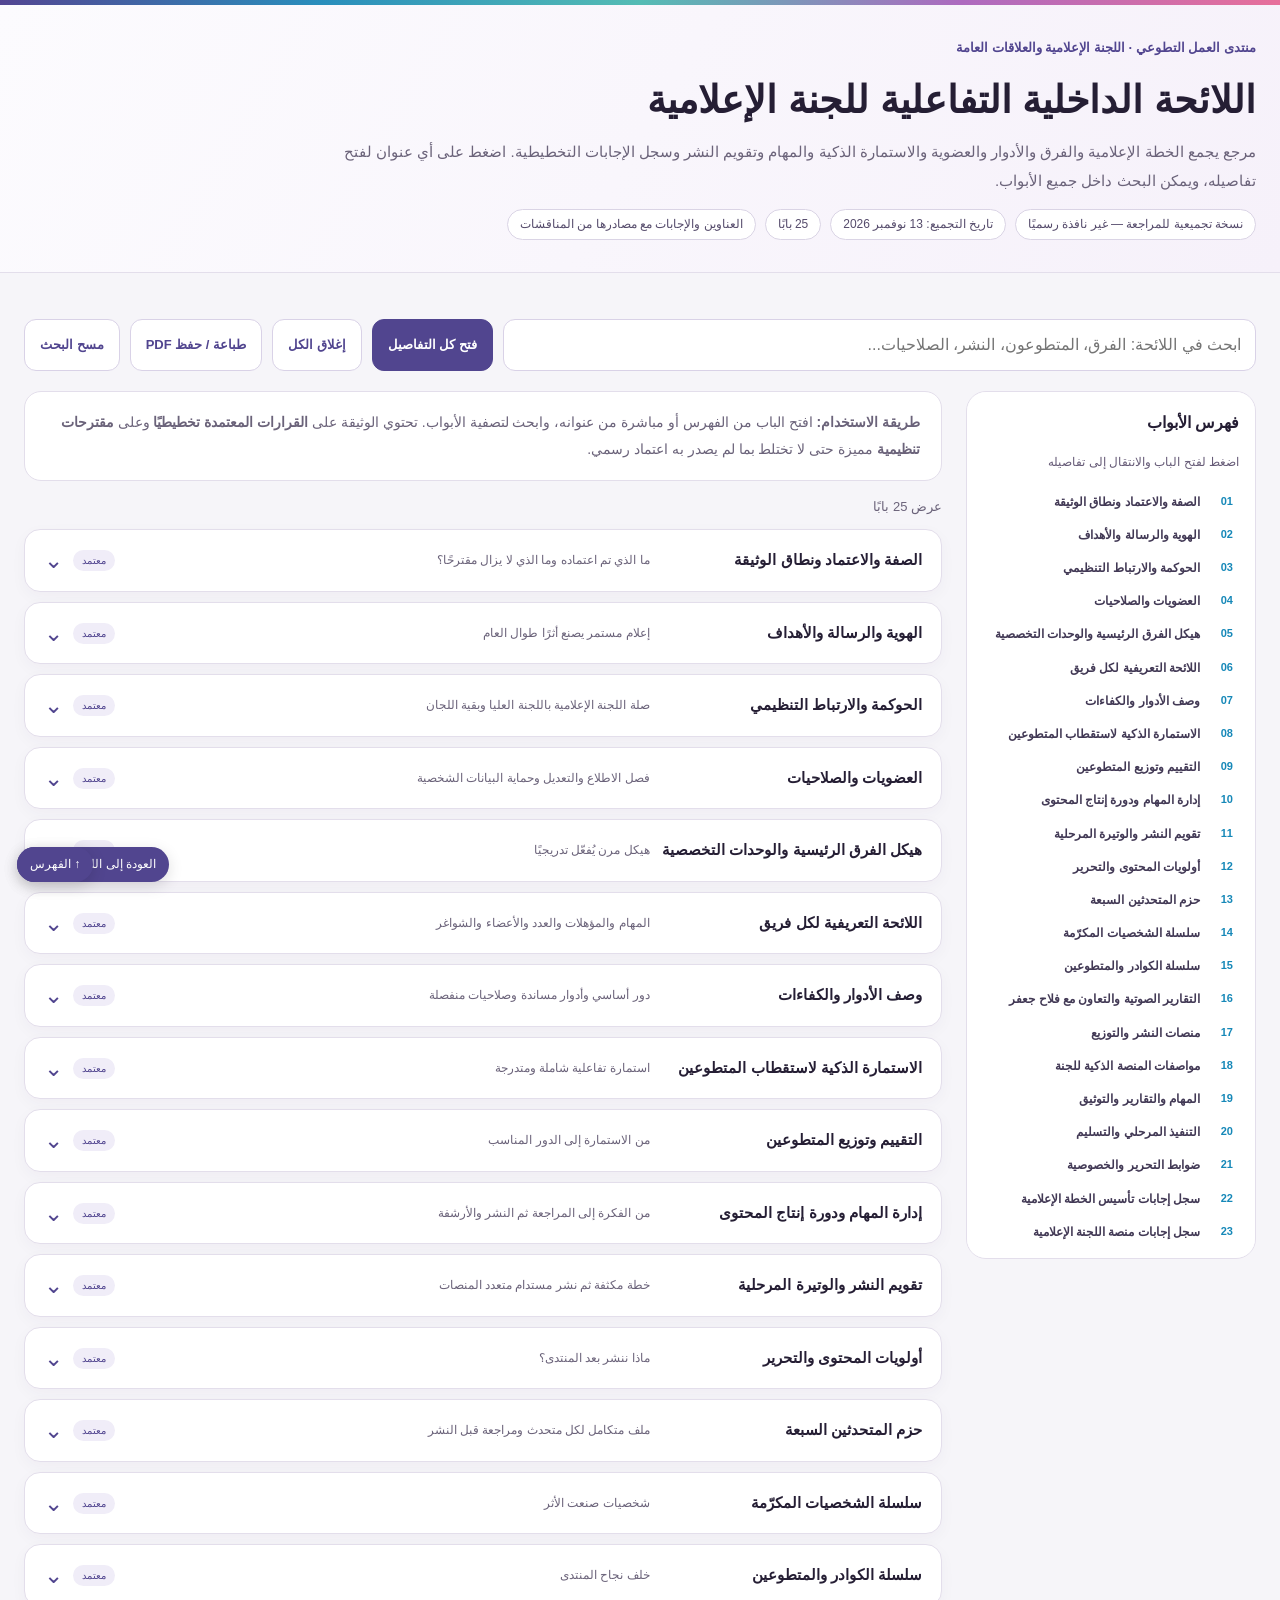
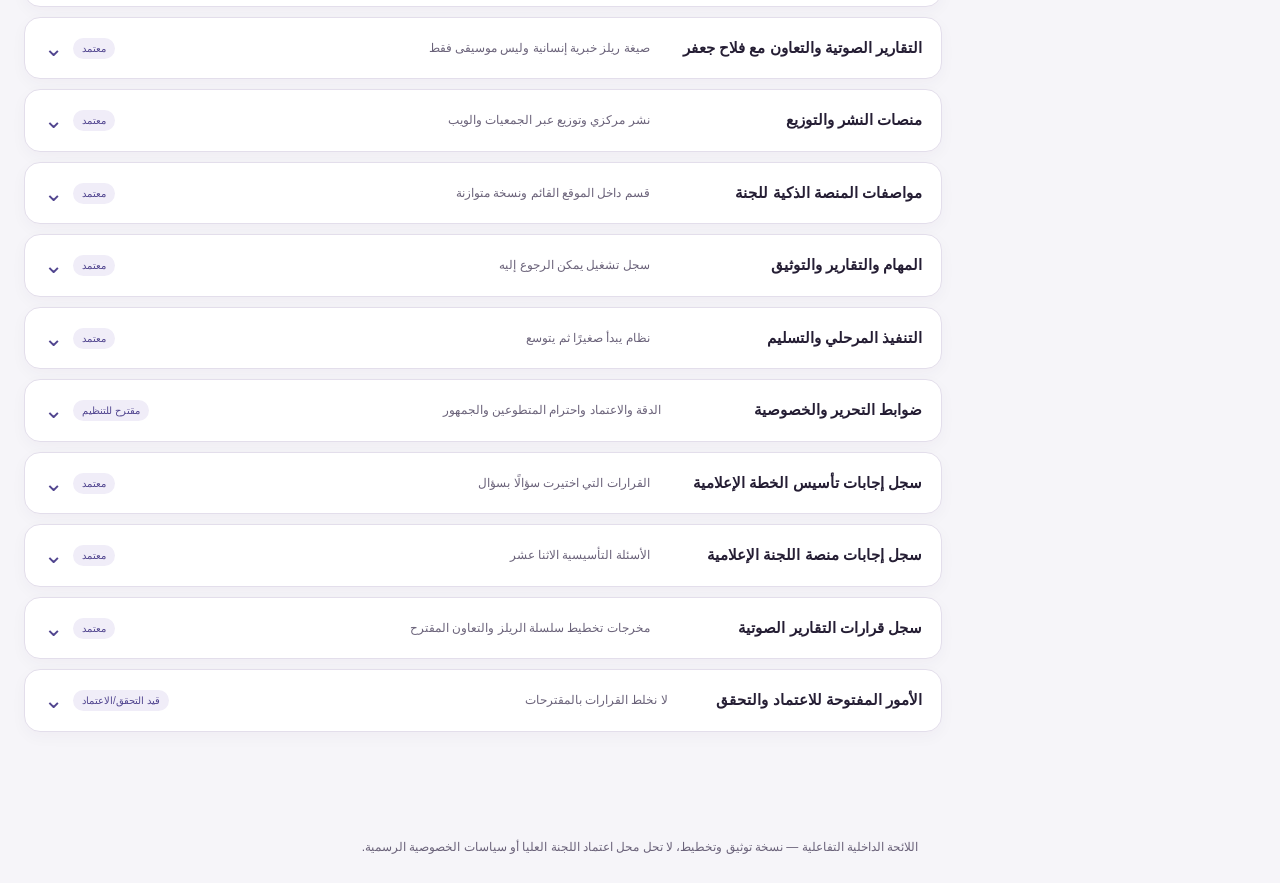
==== media-bylaws.html @ 22ad4d1f "Publish interactive media committee bylaws" ====
<!doctype html>
<html lang="ar" dir="rtl"><head><meta charset="utf-8"><meta name="viewport" content="width=device-width,initial-scale=1"><meta name="description" content="مسودة اللائحة الداخلية التفاعلية للجنة الإعلامية لمنتدى العمل التطوعي 2026"><title>اللائحة الداخلية للجنة الإعلامية | منتدى العمل التطوعي</title>
<style>
:root{--bg:#f6f5f9;--paper:#fff;--ink:#251e34;--sub:#6b637a;--line:#e3deeb;--indigo:#51458f;--cyan:#1688b8;--rose:#d85297;--shade:#f4f1fa;--grad:linear-gradient(110deg,#534592,#298ebc,#54bcb4,#ad6abf,#e76f9a)}
*{box-sizing:border-box}html{scroll-behavior:smooth}body{font-family:Tahoma,Arial,"Segoe UI",sans-serif;background:var(--bg);color:var(--ink);margin:0;line-height:1.9}a{color:var(--indigo)}header{background:linear-gradient(120deg,#fcfbfe,#f6f1fa);border-bottom:1px solid var(--line);padding:36px 24px 32px;position:relative;overflow:hidden}header:before{content:"";position:absolute;inset:0 0 auto;height:5px;background:var(--grad)}.wrap{max-width:1280px;margin:auto}.overline{color:var(--indigo);font-size:13px;font-weight:bold}h1{font-size:clamp(24px,3vw,39px);line-height:1.5;margin:10px 0}.subtitle{max-width:950px;color:var(--sub);margin:0 0 14px;font-size:15px}.pills{display:flex;gap:9px;flex-wrap:wrap}.pill{border-radius:100px;border:1px solid #dad4e5;background:#fff;padding:3px 12px;font-size:12px;color:#554b6b}.toolbar{display:flex;flex-wrap:wrap;gap:10px;margin:20px 0}button{font:inherit;cursor:pointer;border:1px solid #d9d2e7;background:#fff;color:var(--indigo);padding:8px 15px;border-radius:12px;font-size:13px;font-weight:bold}button.primary{background:var(--indigo);color:white;border-color:var(--indigo)}button:hover,.navlink:hover{filter:brightness(.97)}.search{flex:1;min-width:220px;border:1px solid #d9d2e7;border-radius:12px;padding:10px 14px;font:inherit;background:white}main{padding:26px 24px 70px}.layout{display:grid;grid-template-columns:290px minmax(0,1fr);gap:24px;align-items:start}aside{position:sticky;top:16px;border:1px solid var(--line);border-radius:20px;background:var(--paper);padding:16px;max-height:calc(100vh - 32px);overflow:auto}aside h2{font-size:16px;margin:0 0 10px}.navlink{display:flex;align-items:flex-start;gap:9px;text-decoration:none;font-size:12px;border-radius:10px;padding:7px 6px;line-height:1.6;color:#423955}.navlink span{color:var(--cyan);font-weight:bold;font-size:11px;min-width:24px}.navlink.current{background:#f0edf8}.intro{border:1px solid var(--line);padding:17px 21px;border-radius:17px;background:#fff;margin-bottom:14px;color:var(--sub);font-size:14px}.chapter{margin-bottom:10px;background:white;border:1px solid var(--line);border-radius:16px;overflow:hidden;scroll-margin-top:18px;box-shadow:0 5px 16px rgba(55,35,90,.035)}.chapter[open]{border-color:#c8bedf;box-shadow:0 7px 23px rgba(55,35,90,.065)}summary{cursor:pointer;list-style:none;display:flex;gap:10px;align-items:center;flex-wrap:wrap;padding:16px 19px}summary::-webkit-details-marker{display:none}.chapter-title{font-size:15px;font-weight:bold;flex:1;min-width:165px}.chapter-info{font-size:12px;color:var(--sub);flex:2;min-width:180px}.category{background:#f0edf8;border-radius:60px;padding:1px 9px;font-size:10px;color:var(--indigo);white-space:nowrap}.chev{color:var(--indigo);font-size:23px;line-height:1;transition:transform .15s}details[open] .chev{transform:rotate(180deg)}.chapter-body{border-top:1px solid var(--line);padding:19px 24px 13px;font-size:14px}h3{font-size:15px;color:#3e3575;margin:18px 0 8px}ul,ol{padding-right:25px}li{margin:4px 0}table{width:100%;border-collapse:collapse;margin:12px 0 18px;font-size:12.5px}th,td{padding:9px 10px;border:1px solid var(--line);vertical-align:top;text-align:right}th{background:#f2eff8;color:#443c6c}.notice{background:#f4f5fb;border-right:4px solid var(--cyan);padding:11px 15px;margin:14px 0;border-radius:8px}.chips{display:inline-block;background:#eeeafa;margin:3px;padding:2px 9px;border-radius:9px;font-size:12px}.pipeline{padding:12px 15px;background:#f1f9f9;color:#245c68;border-radius:10px;font-weight:bold}.chapter-foot{border-top:1px dashed var(--line);display:flex;justify-content:space-between;align-items:center;padding-top:12px;margin-top:19px;gap:10px;flex-wrap:wrap}.chapter-foot a{font-size:12px;text-decoration:none}.chapter-foot button{padding:4px 10px;font-size:11px}.count{color:var(--sub);font-size:13px;margin:0 0 10px}footer{color:var(--sub);font-size:12px;text-align:center;padding:24px}.hidden-match{display:none!important}.tagline{font-size:12px;color:#665b77}.toplink{font-size:12px;text-decoration:none;color:#fff;background:var(--indigo);position:fixed;left:17px;bottom:18px;padding:6px 13px;border-radius:100px;box-shadow:0 4px 15px #0002}.empty{display:none;background:#fff;padding:30px;border-radius:15px;color:var(--sub)}
@media(max-width:860px){.layout{grid-template-columns:1fr}aside{position:static;max-height:none}aside .links{display:grid;grid-template-columns:repeat(2,minmax(0,1fr))}}@media(max-width:580px){main,header{padding-left:13px;padding-right:13px}aside .links{grid-template-columns:1fr}.chapter-info{flex:1 1 100%;order:4}.chapter-body{padding:15px 14px}summary{padding:14px}table{display:block;overflow-x:auto;white-space:normal}.toolbar button{font-size:12px}}
@media print{header{padding:12px 0}body{background:#fff;font-size:11pt}main{padding:0}aside,.toolbar,.toplink,.chapter-foot,footer{display:none!important}.layout{display:block}.chapter{break-inside:avoid;border:0;border-bottom:1px solid #bbb;box-shadow:none;border-radius:0}summary{padding:9px 0}.chapter-body{display:block!important;border:0;padding:0 0 12px}.category,.chev{display:none}h1{font-size:22pt}.chapter-info{display:none}}
</style></head><body><header><div class="wrap" id="toc"><div class="overline">منتدى العمل التطوعي · اللجنة الإعلامية والعلاقات العامة</div><a class="toplink" href="./?section=media-committee">العودة إلى اللجنة الإعلامية</a><h1>اللائحة الداخلية التفاعلية للجنة الإعلامية</h1><p class="subtitle">مرجع يجمع الخطة الإعلامية والفرق والأدوار والعضوية والاستمارة الذكية والمهام وتقويم النشر وسجل الإجابات التخطيطية. اضغط على أي عنوان لفتح تفاصيله، ويمكن البحث داخل جميع الأبواب.</p><div class="pills"><span class="pill">نسخة تجميعية للمراجعة — غير نافذة رسميًا</span><span class="pill">تاريخ التجميع: 13 نوفمبر 2026</span><span class="pill">25 بابًا</span><span class="pill">العناوين والإجابات مع مصادرها من المناقشات</span></div></div></header>
<main class="wrap"><div class="toolbar"><input class="search" id="search" type="search" placeholder="ابحث في اللائحة: الفرق، المتطوعون، النشر، الصلاحيات..." aria-label="البحث في اللائحة"><button class="primary" id="open-all">فتح كل التفاصيل</button><button id="close-all">إغلاق الكل</button><button id="print">طباعة / حفظ PDF</button><button id="clear">مسح البحث</button></div><div class="layout"><aside><h2>فهرس الأبواب</h2><p class="tagline">اضغط لفتح الباب والانتقال إلى تفاصيله</p><div class="links"><a class="navlink" href="#status" data-target="status"><span>01</span><b>الصفة والاعتماد ونطاق الوثيقة</b></a>
<a class="navlink" href="#identity" data-target="identity"><span>02</span><b>الهوية والرسالة والأهداف</b></a>
<a class="navlink" href="#governance" data-target="governance"><span>03</span><b>الحوكمة والارتباط التنظيمي</b></a>
<a class="navlink" href="#permissions" data-target="permissions"><span>04</span><b>العضويات والصلاحيات</b></a>
<a class="navlink" href="#teams" data-target="teams"><span>05</span><b>هيكل الفرق الرئيسية والوحدات التخصصية</b></a>
<a class="navlink" href="#team-record" data-target="team-record"><span>06</span><b>اللائحة التعريفية لكل فريق</b></a>
<a class="navlink" href="#roles" data-target="roles"><span>07</span><b>وصف الأدوار والكفاءات</b></a>
<a class="navlink" href="#recruitment" data-target="recruitment"><span>08</span><b>الاستمارة الذكية لاستقطاب المتطوعين</b></a>
<a class="navlink" href="#assessment" data-target="assessment"><span>09</span><b>التقييم وتوزيع المتطوعين</b></a>
<a class="navlink" href="#workflow" data-target="workflow"><span>10</span><b>إدارة المهام ودورة إنتاج المحتوى</b></a>
<a class="navlink" href="#calendar" data-target="calendar"><span>11</span><b>تقويم النشر والوتيرة المرحلية</b></a>
<a class="navlink" href="#editorial" data-target="editorial"><span>12</span><b>أولويات المحتوى والتحرير</b></a>
<a class="navlink" href="#speakers" data-target="speakers"><span>13</span><b>حزم المتحدثين السبعة</b></a>
<a class="navlink" href="#honorees" data-target="honorees"><span>14</span><b>سلسلة الشخصيات المكرّمة</b></a>
<a class="navlink" href="#volunteers" data-target="volunteers"><span>15</span><b>سلسلة الكوادر والمتطوعين</b></a>
<a class="navlink" href="#voiceover" data-target="voiceover"><span>16</span><b>التقارير الصوتية والتعاون مع فلاح جعفر</b></a>
<a class="navlink" href="#channels" data-target="channels"><span>17</span><b>منصات النشر والتوزيع</b></a>
<a class="navlink" href="#webplatform" data-target="webplatform"><span>18</span><b>مواصفات المنصة الذكية للجنة</b></a>
<a class="navlink" href="#records" data-target="records"><span>19</span><b>المهام والتقارير والتوثيق</b></a>
<a class="navlink" href="#implementation" data-target="implementation"><span>20</span><b>التنفيذ المرحلي والتسليم</b></a>
<a class="navlink" href="#conduct" data-target="conduct"><span>21</span><b>ضوابط التحرير والخصوصية</b></a>
<a class="navlink" href="#decisions-media" data-target="decisions-media"><span>22</span><b>سجل إجابات تأسيس الخطة الإعلامية</b></a>
<a class="navlink" href="#decisions-web" data-target="decisions-web"><span>23</span><b>سجل إجابات منصة اللجنة الإعلامية</b></a>
<a class="navlink" href="#decisions-voice" data-target="decisions-voice"><span>24</span><b>سجل قرارات التقارير الصوتية</b></a>
<a class="navlink" href="#open" data-target="open"><span>25</span><b>الأمور المفتوحة للاعتماد والتحقق</b></a></div></aside><div><div class="intro"><strong>طريقة الاستخدام:</strong> افتح الباب من الفهرس أو مباشرة من عنوانه، وابحث لتصفية الأبواب. تحتوي الوثيقة على <strong>القرارات المعتمدة تخطيطيًا</strong> وعلى <strong>مقترحات تنظيمية</strong> مميزة حتى لا تختلط بما لم يصدر به اعتماد رسمي.</div><p class="count" id="count">عرض 25 بابًا</p><div class="empty" id="empty">لا توجد أبواب مطابقة للبحث الحالي.</div><details class="chapter" id="status" data-title="الصفة والاعتماد ونطاق الوثيقة" data-search="الصفة والاعتماد ونطاق الوثيقة ما الذي تم اعتماده وما الذي لا يزال مقترحًا؟"><summary><span class="chapter-title">الصفة والاعتماد ونطاق الوثيقة</span><span class="chapter-info">ما الذي تم اعتماده وما الذي لا يزال مقترحًا؟</span><span class="category">معتمد</span><span class="chev">⌄</span></summary><div class="chapter-body">
<p>هذه <strong>مسودة لائحة داخلية تشغيلية</strong> تجمع اختيارات ومناقشات إعداد الخطة الإعلامية ومنصة اللجنة حتى 13 نوفمبر 2026، تمهيدًا لمراجعتها من المخولين واعتمادها رسميًا. اعتماد الإجابات هنا يعني اعتماد التوجه التخطيطي من صاحب المشروع، ولا يعني صدور قرار إداري من اللجنة العليا.</p>
<div class="notice"><strong>التصنيفات المستخدمة:</strong> «معتمد تخطيطيًا» للقرارات التي اختيرت صراحة؛ «مقترح للتنظيم» للتفاصيل التي أوصينا بها ولم يصدر اعتماد مستقل بشأنها؛ «قيد التحقق» للحالة التقنية أو الأسماء أو الصلاحيات التي تحتاج تأكيدًا من مصدرها.</div>
<p><strong>النطاق:</strong> إدارة الإعلام والفرق والمتطوعين وإنتاج المحتوى والعضوية والصلاحيات داخل المنصة الذكية للمنتدى. <strong>خارج النطاق:</strong> دراسة وغربلة توصيات المنتدى وتنفيذها (دردشة مستقلة)، والتفاصيل التدريبية (مسار مستقل).</p>
<div class="chapter-foot"><a href="#toc">العودة إلى الفهرس ↑</a><button class="copy-sec" data-copy="status" type="button">نسخ رابط الباب</button></div></div></details>
<details class="chapter" id="identity" data-title="الهوية والرسالة والأهداف" data-search="الهوية والرسالة والأهداف إعلام مستمر يصنع أثرًا طوال العام"><summary><span class="chapter-title">الهوية والرسالة والأهداف</span><span class="chapter-info">إعلام مستمر يصنع أثرًا طوال العام</span><span class="category">معتمد</span><span class="chev">⌄</span></summary><div class="chapter-body">
<h3>الرسالة</h3><p>إدارة منظومة إعلامية ومعرفية وتوثيقية للمنتدى، تنشر مخرجاته، وتعرّف بالمبادرات والمتطوعين، وتوثق ما يتحقق من أثر، وتدعم التواصل مع الجمعيات والجمهور طوال السنة.</p>
<h3>أهداف معتمدة تخطيطيًا</h3><ul><li>استمرار حضور المنتدى بعد انتهاء يوم الحفل.</li><li>تحويل أوراق المتحدثين إلى مواد معرفية سهلة الوصول.</li><li>إبراز جهود المتطوعين والفرق والشخصيات المكرّمة.</li><li>توثيق الأنشطة والشراكات ومشروع «أثَر» في حدود الأخبار والمحتوى الإعلامي.</li><li>توفير مواد معتمدة يُعاد استخدامها ونشرها عبر الجمعيات.</li><li>تكوين أرشيف وتقارير يمكن الرجوع إليها في التحضير للمنتدى الثالث.</li></ul>
<p><strong>مبدأ تحريري:</strong> الإعلام لا يكتفي بتغطية الحدث؛ بل يشرح ما حدث، ولماذا يهم، وما الذي تحقق فعلًا.</p>
<div class="chapter-foot"><a href="#toc">العودة إلى الفهرس ↑</a><button class="copy-sec" data-copy="identity" type="button">نسخ رابط الباب</button></div></div></details>
<details class="chapter" id="governance" data-title="الحوكمة والارتباط التنظيمي" data-search="الحوكمة والارتباط التنظيمي صلة اللجنة الإعلامية باللجنة العليا وبقية اللجان"><summary><span class="chapter-title">الحوكمة والارتباط التنظيمي</span><span class="chapter-info">صلة اللجنة الإعلامية باللجنة العليا وبقية اللجان</span><span class="category">معتمد</span><span class="chev">⌄</span></summary><div class="chapter-body">
<p>القسم الإعلامي جزء من <strong>المنصة الذكية الرئيسية للمنتدى</strong>؛ وليس موقعًا مستقلًا. يتبع الهيكل التنظيمي العام للمنتدى، مع استقلال اللجان في أعمالها اليومية.</p>
<ul><li><strong>اللجنة العليا:</strong> متابعة أعمال جميع اللجان عبر صلاحيات الاطلاع؛ لا تساوي هذه الصلاحية حق تعديل كل شيء أو رؤية التقييمات الفردية الخاصة.</li><li><strong>مسؤول اللجنة الإعلامية:</strong> الإشراف على الخطة والفرق والاعتمادات وفق التفويض التنظيمي.</li><li><strong>نائب المسؤول:</strong> مهام مفوضة قابلة للتحديد.</li><li><strong>قادة الفرق:</strong> توزيع المهام ومتابعة الأداء بحسب نطاق التفويض.</li><li><strong>الأعضاء والمتطوعون:</strong> تنفيذ المهام المسندة، ومتابعة أعمال لجنتهم فقط.</li></ul>
<p>تاريخيًا تولى <strong>جعفر النشيط</strong> قيادة اللجنة الإعلامية والعلاقات العامة للمنتدى. وورد تكليف <strong>فاطمة العلوي</strong> بمسؤولية التغطيات الإعلامية والسوشال ميديا؛ يُراجع شغل المسؤوليات الحالي عند إدراج الأسماء في سجل العضويات.</p>
<div class="chapter-foot"><a href="#toc">العودة إلى الفهرس ↑</a><button class="copy-sec" data-copy="governance" type="button">نسخ رابط الباب</button></div></div></details>
<details class="chapter" id="permissions" data-title="العضويات والصلاحيات" data-search="العضويات والصلاحيات فصل الاطلاع والتعديل وحماية البيانات الشخصية"><summary><span class="chapter-title">العضويات والصلاحيات</span><span class="chapter-info">فصل الاطلاع والتعديل وحماية البيانات الشخصية</span><span class="category">معتمد</span><span class="chev">⌄</span></summary><div class="chapter-body">
<h3>قاعدة الصلاحيات المعتمدة</h3><ul><li>أعضاء اللجنة العليا يطّلعون على أعمال كل اللجان ضمن البيانات المصرّح بها.</li><li>أعضاء كل لجنة يطّلعون فقط على أعمال لجنتهم.</li><li>المسؤول يحدّد نطاقات الإدارة، وقادة الفرق يديرون تكليفات فرقهم.</li><li>المتطوع المرشح لا يحصل تلقائيًا على عضوية داخلية قبل الاعتماد.</li></ul>
<h3>العمليات التي يجب فصلها تقنيًا</h3><p><span class="chips">قراءة</span><span class="chips">إضافة</span><span class="chips">تعديل</span><span class="chips">حذف</span><span class="chips">تكليف</span><span class="chips">مراجعة</span><span class="chips">اعتماد</span><span class="chips">نشر</span><span class="chips">إدارة عضويات</span></p>
<div class="notice"><strong>ضابط أمان إلزامي:</strong> لا يكفي إخفاء أزرار الواجهة. يجب تطبيق الصلاحيات في قواعد بيانات/خدمات النظام، مع حماية ملفات التقييم والبيانات الشخصية حتى عن بعض أعضاء اللجنة نفسها.</div>
<p>يُسمح للشخص بالانضمام لأكثر من فريق أو لجنة مع صلاحية مختلفة لكل عضوية، دون انتقال الصلاحيات تلقائيًا من جهة إلى أخرى.</p>
<div class="chapter-foot"><a href="#toc">العودة إلى الفهرس ↑</a><button class="copy-sec" data-copy="permissions" type="button">نسخ رابط الباب</button></div></div></details>
<details class="chapter" id="teams" data-title="هيكل الفرق الرئيسية والوحدات التخصصية" data-search="هيكل الفرق الرئيسية والوحدات التخصصية هيكل مرن يُفعّل تدريجيًا"><summary><span class="chapter-title">هيكل الفرق الرئيسية والوحدات التخصصية</span><span class="chapter-info">هيكل مرن يُفعّل تدريجيًا</span><span class="category">معتمد</span><span class="chev">⌄</span></summary><div class="chapter-body">
<p><strong>القرار المعتمد:</strong> فرق رئيسية محدودة، يتبع كل فريق وحدات تخصصية تُفعّل بحسب الكوادر والمهام. الأسماء أدناه <em>اقتراح أولي</em> قابل للدمج والتعديل، وليست قرارًا بتشغيل ستة فرق فورًا.</p>
<table><thead><tr><th>الفريق الرئيسي المقترح</th><th>الوحدات التخصصية</th><th>ناتج العمل</th></tr></thead><tbody>
<tr><td>التحرير والمحتوى</td><td>الأخبار، كتابة النصوص، السيناريوهات، التدقيق</td><td>نصوص وأخبار وملخصات معتمدة</td></tr>
<tr><td>الإنتاج المرئي</td><td>التصوير، إجراء المقابلات، المونتاج</td><td>مقاطع ريلز وفيديوهات وتقارير</td></tr>
<tr><td>التصميم والهوية</td><td>تصاميم ثابتة، إنفوغرافيك، قوالب النشر</td><td>تصميم متسق مع هوية المنتدى</td></tr>
<tr><td>النشر والمنصات</td><td>إنستغرام، يوتيوب، واتساب، الموقع الذكي</td><td>نشر وجدولة وتوزيع وروابط</td></tr>
<tr><td>التوثيق والأرشفة</td><td>تجميع، تنظيم، فهرسة، نسخ معتمدة</td><td>مكتبة قابلة للبحث والرجوع</td></tr>
<tr><td>التغطيات الميدانية</td><td>تغطية الفعاليات، مقابلات، تنسيق ميداني</td><td>مواد خام موثقة في وقتها</td></tr>
</tbody></table>
<div class="chapter-foot"><a href="#toc">العودة إلى الفهرس ↑</a><button class="copy-sec" data-copy="teams" type="button">نسخ رابط الباب</button></div></div></details>
<details class="chapter" id="team-record" data-title="اللائحة التعريفية لكل فريق" data-search="اللائحة التعريفية لكل فريق المهام والمؤهلات والعدد والأعضاء والشواغر"><summary><span class="chapter-title">اللائحة التعريفية لكل فريق</span><span class="chapter-info">المهام والمؤهلات والعدد والأعضاء والشواغر</span><span class="category">معتمد</span><span class="chev">⌄</span></summary><div class="chapter-body">
<p>يُنشأ ملف مستقل لكل فريق، يحتوي على:</p><ul><li>الاسم والتبعية والوصف والهدف.</li><li>الوحدات التابعة والمهام والمسؤوليات.</li><li>المهارات والمؤهلات المطلوبة، والأدوار المفتوحة.</li><li>اسم القائد ونائبه إن وُجد.</li><li>العدد الأدنى للتشغيل، والعدد المستهدف، والحالي المعتمد، والنشط فعليًا.</li><li>المقاعد الشاغرة والتخصصات الناقصة.</li><li>الأسماء والأدوار بعد الاعتماد، والمهام الجارية ومؤشرات الإنجاز.</li><li>الحالة: مقترح، قيد التأسيس، نشط، متوقف.</li></ul>
<p><strong>القرار المعتمد:</strong> إدارة مرنة للطاقة الاستيعابية؛ الأرقام تُحدد وفق الاحتياج لا بالمساواة الاصطناعية بين الفرق. ولا يُحتسب المتقدم قيد التقييم عضوًا معتمدًا.</p>
<div class="chapter-foot"><a href="#toc">العودة إلى الفهرس ↑</a><button class="copy-sec" data-copy="team-record" type="button">نسخ رابط الباب</button></div></div></details>
<details class="chapter" id="roles" data-title="وصف الأدوار والكفاءات" data-search="وصف الأدوار والكفاءات دور أساسي وأدوار مساندة وصلاحيات منفصلة"><summary><span class="chapter-title">وصف الأدوار والكفاءات</span><span class="chapter-info">دور أساسي وأدوار مساندة وصلاحيات منفصلة</span><span class="category">معتمد</span><span class="chev">⌄</span></summary><div class="chapter-body">
<p>لكل متطوع <strong>دور أساسي</strong> محدد للمساءلة، مع إمكانية أداء <strong>أدوار مساندة</strong> في فرق أخرى بناءً على كفاءاته والتفرغ الفعلي.</p>
<table><thead><tr><th>المفهوم</th><th>المعنى</th><th>مثال</th></tr></thead><tbody><tr><td>مهارة</td><td>قدرة عملية يمتلكها الشخص</td><td>تصوير ومونتاج</td></tr><tr><td>دور</td><td>تكليف تنظيمي محدد</td><td>مصور أساسي</td></tr><tr><td>صلاحية</td><td>فعل مسموح به بالنظام</td><td>تحديث مهمة دون اعتماد منشور</td></tr></tbody></table>
<p>توثّق مسؤوليات كل دور، ومهاراته، ومستوى الإنجاز، والمؤهلين لشغله. ويُراجع توزيع التكليفات عند تغير التفرغ أو الاحتياج.</p>
<div class="chapter-foot"><a href="#toc">العودة إلى الفهرس ↑</a><button class="copy-sec" data-copy="roles" type="button">نسخ رابط الباب</button></div></div></details>
<details class="chapter" id="recruitment" data-title="الاستمارة الذكية لاستقطاب المتطوعين" data-search="الاستمارة الذكية لاستقطاب المتطوعين استمارة تفاعلية شاملة ومتدرجة"><summary><span class="chapter-title">الاستمارة الذكية لاستقطاب المتطوعين</span><span class="chapter-info">استمارة تفاعلية شاملة ومتدرجة</span><span class="category">معتمد</span><span class="chev">⌄</span></summary><div class="chapter-body">
<p><strong>القرار المعتمد:</strong> أسئلة عامة قصيرة ثم أسئلة تخصصية متغيرة بحسب المهارات والاهتمامات، مع نماذج أعمال اختيارية، ثم تحليل مبدئي وترشيح بشري وتقييم عملي.</p>
<ol><li>بيانات أساسية وموافقة واضحة على استخدام البيانات للانضمام.</li><li>الخبرات والاهتمامات والمهارات والبرامج التي يتقنها المتقدم.</li><li>تخصصات مفضلة، وأعمال سابقة وروابط اختيارية.</li><li>مواعيد التفرغ والاستعداد للتعلم.</li><li>أسئلة نوعية تظهر حسب التخصص المختار.</li><li>مراجعة الطلب، وترشيح الفريق، وتجربة عملية ثم الاعتماد.</li></ol>
<p><strong>حالات الطلب المقترحة:</strong> مسودة، مرسل، قيد المراجعة، مطلوب استكمال، مرشح للتجربة، قيد التجربة، معتمد، مؤجل، غير مقبول.</p>
<div class="notice">التحليل الذكي <strong>أداة توصية</strong> وليس جهة قبول أو رفض نهائي. لا تُستخدم البيانات الشخصية خارج الغرض المعلن، ولا تظهر التقييمات للمستخدمين غير المخولين.</div>
<div class="chapter-foot"><a href="#toc">العودة إلى الفهرس ↑</a><button class="copy-sec" data-copy="recruitment" type="button">نسخ رابط الباب</button></div></div></details>
<details class="chapter" id="assessment" data-title="التقييم وتوزيع المتطوعين" data-search="التقييم وتوزيع المتطوعين من الاستمارة إلى الدور المناسب"><summary><span class="chapter-title">التقييم وتوزيع المتطوعين</span><span class="chapter-info">من الاستمارة إلى الدور المناسب</span><span class="category">معتمد</span><span class="chev">⌄</span></summary><div class="chapter-body">
<p>نظام التأهيل والتوزيع <strong>مرحلي</strong>:</p><ol><li>فرز مبدئي من الاستمارة، مع تقدير للملاءمة بحسب المهارات والاهتمام والتفرغ.</li><li>تحليل مع مسؤول اللجنة لتحديد الدور الأساسي والأدوار المساندة المحتملة.</li><li>تكليف تجريبي واقعي قابل للإنجاز، مع معيار واضح قبل الاختبار.</li><li>مراجعة بشرية موثقة لأداء المهمة والسلوك المهني والالتزام.</li><li>قرار: اعتماد الدور، تدريب إضافي، تجربة دور آخر، أو تأجيل.</li></ol>
<p>يُفضّل إظهار أسباب الترشيح ونقاط التطوير بدل إصدار درجة غامضة. الأوزان الرقمية وقواعد التقييم التفصيلية <strong>لم تعتمد بعد</strong>، وستُصمم وتُختبر لاحقًا.</p>
<p>التدريب العملي له مسار مستقل، ويمكن الإشارة إلى حالة «يحتاج تأهيلًا» داخل قاعدة الأعضاء دون تصميم برنامج التدريب هنا.</p>
<div class="chapter-foot"><a href="#toc">العودة إلى الفهرس ↑</a><button class="copy-sec" data-copy="assessment" type="button">نسخ رابط الباب</button></div></div></details>
<details class="chapter" id="workflow" data-title="إدارة المهام ودورة إنتاج المحتوى" data-search="إدارة المهام ودورة إنتاج المحتوى من الفكرة إلى المراجعة ثم النشر والأرشفة"><summary><span class="chapter-title">إدارة المهام ودورة إنتاج المحتوى</span><span class="chapter-info">من الفكرة إلى المراجعة ثم النشر والأرشفة</span><span class="category">معتمد</span><span class="chev">⌄</span></summary><div class="chapter-body">
<p><strong>القرار المعتمد:</strong> نظام مرن يبدأ بسيطًا: لوحة مهام ومراحل إنتاج واضحة، ثم تُضاف التقارير والتنبيهات والأتمتة تدريجيًا.</p>
<div class="pipeline">فكرة جديدة ← إعداد المحتوى ← إنتاج/تصميم ← مراجعة ← تعديلات عند الحاجة ← اعتماد ← جدولة ← نشر ← أرشفة</div>
<p>يُسجّل لكل مهمة: العنوان، وصف الناتج المطلوب، الفريق، المسؤول، المساهمون، الأولوية، الموعد النهائي، الحالة، روابط المواد، المراجع والمُعتمد.</p>
<p><strong>ضابط أساسي:</strong> إنهاء المهمة ليس اعتمادًا تلقائيًا للنشر. ولا يُرسل المحتوى النهائي إلى الجمهور قبل موافقة المخوّل.</p>
<div class="chapter-foot"><a href="#toc">العودة إلى الفهرس ↑</a><button class="copy-sec" data-copy="workflow" type="button">نسخ رابط الباب</button></div></div></details>
<details class="chapter" id="calendar" data-title="تقويم النشر والوتيرة المرحلية" data-search="تقويم النشر والوتيرة المرحلية خطة مكثفة ثم نشر مستدام متعدد المنصات"><summary><span class="chapter-title">تقويم النشر والوتيرة المرحلية</span><span class="chapter-info">خطة مكثفة ثم نشر مستدام متعدد المنصات</span><span class="category">معتمد</span><span class="chev">⌄</span></summary><div class="chapter-body">
<p><strong>المبدأ المعتمد:</strong> جدول مرحلي متدرج. تبدأ مرحلة توثيق مكثفة مقترحة بمعدل 4–5 منشورات أسبوعيًا بحسب جاهزية المواد، ثم تنتقل الخطة إلى 3 منشورات أساسية أسبوعيًا، مع مستجدات إضافية عند الحاجة ودون تجميد الجدول.</p>
<p><strong>التقويم الذكي:</strong> يرتبط بالمهمة وحالتها والملف والمنصة والموعد والمسؤول؛ ويظهر أسبوعيًا وشهريًا. تُضاف التنبيهات والجدولة المتقدمة لاحقًا.</p>
<p>تُسجل لكل مادة عملية نشر مستقلة على إنستغرام أو يوتيوب أو واتساب أو صفحة الويب، مع رابط النسخة المنشورة وملاحظات الأداء.</p>
<div class="notice">لا يتحول عدد المنشورات إلى هدف بمعزل عن الجودة؛ المستجدات المهمة قد تستدعي إعادة جدولة المواد المعرفية.</div>
<div class="chapter-foot"><a href="#toc">العودة إلى الفهرس ↑</a><button class="copy-sec" data-copy="calendar" type="button">نسخ رابط الباب</button></div></div></details>
<details class="chapter" id="editorial" data-title="أولويات المحتوى والتحرير" data-search="أولويات المحتوى والتحرير ماذا ننشر بعد المنتدى؟"><summary><span class="chapter-title">أولويات المحتوى والتحرير</span><span class="chapter-info">ماذا ننشر بعد المنتدى؟</span><span class="category">معتمد</span><span class="chev">⌄</span></summary><div class="chapter-body">
<ol><li>تقرير شامل عن المنتدى وحضور الجهات والشخصيات الرسمية.</li><li>تقرير مدقق عن كلمة وزير التنمية الاجتماعية مع مقاطع أصلية من الكلمة.</li><li>سلسلة مستقلة للمكرّمين «شخصيات صنعت الأثر» مع أولوية مبكرة.</li><li>حزم إعلامية للمتحدثين السبعة موزعة أسبوعيًا دون حجب بقية الأخبار.</li><li>لقاءات وقصص الكوادر والمتطوعات والمتطوعين «خلف نجاح المنتدى».</li><li>الفعاليات والورش والشراكات والمستجدات والتقدم الموثق لمشروع «أثَر».</li><li>نشر أخبار التوصيات بعد اعتمادها، دون الدخول في دراستها أو قرارات تنفيذها.</li></ol>
<p>خطة الشهر المكثف <strong>تُدار تحريريًا بحسب الأهمية وجاهزية المواد</strong>، وليست مجرد تسلسل زمني حرفي لبرنامج الحفل.</p>
<div class="chapter-foot"><a href="#toc">العودة إلى الفهرس ↑</a><button class="copy-sec" data-copy="editorial" type="button">نسخ رابط الباب</button></div></div></details>
<details class="chapter" id="speakers" data-title="حزم المتحدثين السبعة" data-search="حزم المتحدثين السبعة ملف متكامل لكل متحدث ومراجعة قبل النشر"><summary><span class="chapter-title">حزم المتحدثين السبعة</span><span class="chapter-info">ملف متكامل لكل متحدث ومراجعة قبل النشر</span><span class="category">معتمد</span><span class="chev">⌄</span></summary><div class="chapter-body">
<p><strong>القرار المعتمد:</strong> حزمة لكل متحدث تُجهز تدريجيًا، وينشر جزء معرفي أسبوعيًا متى توفرت المادة المعتمدة.</p>
<ul><li>الفيديو الكامل لكلمته أو ورقته على يوتيوب.</li><li>ريلز صوتي 60–90 ثانية يلخص أبرز الأفكار.</li><li>كاروسل بأهم النقاط.</li><li>ملخص معرفي وملف الورقة أو العرض المعتمد.</li><li>أسئلة الجمهور وإجابات المتحدث عند توفرها واعتمادها.</li><li>صفحة ويب تجمع المواد وروابطها.</li></ul>
<p><strong>المتحدثون:</strong> أحمد يوسف طاهر، أحمد العلوي، بدر الغريفي، صفية القاري، عباس الخاطر، عقيل خلف، محمد إبراهيم آل طوق.</p>
<p>عند نشر مادة تتضمن عرضًا أو تفسيرًا لورقة المتحدث، تُتاح له مراجعتها بحسب التنسيق المعتمد؛ ولا تُنسب إليه معلومة أو توصية غير موثقة.</p>
<div class="chapter-foot"><a href="#toc">العودة إلى الفهرس ↑</a><button class="copy-sec" data-copy="speakers" type="button">نسخ رابط الباب</button></div></div></details>
<details class="chapter" id="honorees" data-title="سلسلة الشخصيات المكرّمة" data-search="سلسلة الشخصيات المكرّمة شخصيات صنعت الأثر"><summary><span class="chapter-title">سلسلة الشخصيات المكرّمة</span><span class="chapter-info">شخصيات صنعت الأثر</span><span class="category">معتمد</span><span class="chev">⌄</span></summary><div class="chapter-body">
<p><strong>القرار المعتمد:</strong> لكل شخصية مكرّمة تقرير مستقل مبكر، مدته المستهدفة 60–90 ثانية، يبرز إسهامها ويجمع بين التعليق الصوتي ولقطات التكريم والمواد الأرشيفية المتاحة.</p>
<p>يمكن توظيف المقطع الأصلي من تقديم عريف الحفل للشخصية، مع التحقق من الصوت والمشهد وتوفر المادة. وتُصمم صفحة أو سجل مرتبط بالشخصية داخل الأرشيف، كلما توفرت بيانات موثقة.</p>
<p>يجب الفصل تحريريًا بين <strong>المكرمين رسميًا في المنتدى</strong> وبين شخصيات تطوعية ملهمة يُسلَّط عليها الضوء لاحقًا.</p>
<div class="chapter-foot"><a href="#toc">العودة إلى الفهرس ↑</a><button class="copy-sec" data-copy="honorees" type="button">نسخ رابط الباب</button></div></div></details>
<details class="chapter" id="volunteers" data-title="سلسلة الكوادر والمتطوعين" data-search="سلسلة الكوادر والمتطوعين خلف نجاح المنتدى"><summary><span class="chapter-title">سلسلة الكوادر والمتطوعين</span><span class="chapter-info">خلف نجاح المنتدى</span><span class="category">معتمد</span><span class="chev">⌄</span></summary><div class="chapter-body">
<p>اعتمدت <strong>سلسلة متنوعة تجمع الأساليب</strong>: لقاءات فردية، تقارير جماعية للفرق، شهادات مصورة عن بعد، وتعليق صوتي فوق الصور واللقطات.</p>
<p>تركز القصص على الدور الذي أداه المتطوع، والمواقف والتحديات وكيف تم التعامل معها، والمهارات التي اكتسبها، لا على كلمات الشكر وحدها.</p>
<p>تشمل فرق الاستقبال والتنظيم والتغطيات الإعلامية والتصوير والنشر والتقنية وغيرها عند توفر الأشخاص والمواد والموافقات.</p>
<div class="chapter-foot"><a href="#toc">العودة إلى الفهرس ↑</a><button class="copy-sec" data-copy="volunteers" type="button">نسخ رابط الباب</button></div></div></details>
<details class="chapter" id="voiceover" data-title="التقارير الصوتية والتعاون مع فلاح جعفر" data-search="التقارير الصوتية والتعاون مع فلاح جعفر صيغة ريلز خبرية إنسانية وليس موسيقى فقط"><summary><span class="chapter-title">التقارير الصوتية والتعاون مع فلاح جعفر</span><span class="chapter-info">صيغة ريلز خبرية إنسانية وليس موسيقى فقط</span><span class="category">معتمد</span><span class="chev">⌄</span></summary><div class="chapter-body">
<p><strong>الرؤية المعتمدة:</strong> تطوير ريلز قصيرة (نحو 60–90 ثانية) تجمع مشاهد حقيقية وتعليقًا صوتيًا يحمل المعلومات داخل الفيديو، بدل الاتكال على الموسيقى والكابشن المطوّل.</p>
<p><strong>النبرة:</strong> مزيج متوازن حسب نوع التقرير؛ رسمية/خبرية للكلمات، وثائقية للقصص، حيوية للإنجازات وإنسانية للمتطوعين.</p>
<p><strong>مصادر المادة:</strong> فيديو المنتدى الأصلي، مواد الجمعيات، صور معتمدة، مقابلات جديدة، أصوات الحفل الأصلية والكلمات المسجلة، وفق التوثيق والموافقة.</p>
<p><strong>التعاون المقترح:</strong> دعوة الأستاذ <strong>فلاح جعفر منصور</strong> — عريف الحفل — ليكون صوت السلسلة. نعرض عليه الرؤية ونطلب موافقته ورأيه في آلية العمل والمقابل إن وُجد، ثم نبدأ بتجربة تقرير واحد، ونجمع النصوص لاحقًا في دفعات مع ترك حرية طريقة التسجيل له.</p>
<div class="notice"><strong>الحالة:</strong> التعاون مع فلاح <strong>مقترح ودعوة</strong>، ولم تثبت في هذه المحادثة موافقته النهائية. إذا تم الاتفاق، يظهر اسمه في نهاية كل فيديو يشارك بصوته، دون اعتبار نسبة التعريف به بديلًا تلقائيًا عن الأجر.</div>
<div class="chapter-foot"><a href="#toc">العودة إلى الفهرس ↑</a><button class="copy-sec" data-copy="voiceover" type="button">نسخ رابط الباب</button></div></div></details>
<details class="chapter" id="channels" data-title="منصات النشر والتوزيع" data-search="منصات النشر والتوزيع نشر مركزي وتوزيع عبر الجمعيات والويب"><summary><span class="chapter-title">منصات النشر والتوزيع</span><span class="chapter-info">نشر مركزي وتوزيع عبر الجمعيات والويب</span><span class="category">معتمد</span><span class="chev">⌄</span></summary><div class="chapter-body">
<p><strong>القرار المعتمد:</strong> إعلام المنتدى مصدر المحتوى المركزي، وتشارك الجمعيات في توزيعه، مع اعتبار <strong>الصفحة الذكية للويب</strong> أرشيفًا معرفيًا مستدامًا.</p>
<table><thead><tr><th>القناة</th><th>وظيفتها</th></tr></thead><tbody><tr><td>إنستغرام</td><td>ريلز، كاروسلات، ستوريات وتفاعل الجمهور</td></tr><tr><td>يوتيوب</td><td>الفيديو الكامل ومقاطع Shorts</td></tr><tr><td>واتساب</td><td>تنبيه وتوزيع ملخصات وروابط المحتوى</td></tr><tr><td>الصفحة الذكية</td><td>الأرشيف والأخبار وملفات المتحدثين وروابط المواد</td></tr><tr><td>حسابات الجمعيات</td><td>إعادة النشر والتعاون في وصول الرسالة للجمهور</td></tr></tbody></table>
<p>تُعدّل الصيغة بحسب القناة؛ لا يلزم نسخ النص والصورة حرفيًا في جميع المنصات.</p>
<div class="chapter-foot"><a href="#toc">العودة إلى الفهرس ↑</a><button class="copy-sec" data-copy="channels" type="button">نسخ رابط الباب</button></div></div></details>
<details class="chapter" id="webplatform" data-title="مواصفات المنصة الذكية للجنة" data-search="مواصفات المنصة الذكية للجنة قسم داخل الموقع القائم ونسخة متوازنة"><summary><span class="chapter-title">مواصفات المنصة الذكية للجنة</span><span class="chapter-info">قسم داخل الموقع القائم ونسخة متوازنة</span><span class="category">معتمد</span><span class="chev">⌄</span></summary><div class="chapter-body">
<p><strong>القرار المعتمد:</strong> تطوير قسم اللجنة الإعلامية داخل <a href="https://volunteerforumbh-source.github.io/volunteer-forum-dashboard/" target="_blank" rel="noopener">المنصة الذكية للمنتدى</a>، دون إنشاء موقع جديد، مع الاستفادة من نظام العضوية الموجود قبل التوسع.</p>
<ul><li>لوحة موحدة تتغير بياناتها وعملياتها بحسب العضوية والصلاحيات.</li><li>صفحات الفرق والوحدات، الأعضاء والكفاءات، التطوع والتقييم، المهام والإنتاج، تقويم النشر، الأرشيف، التقارير والإعدادات.</li><li>النسخة 1.0 متوازنة: فرق وأعضاء وأدوار ومهام وتقويم واستمارة انضمام أساسية؛ ثم إضافة الذكاء والتقارير المتقدمة.</li><li>تدريج التنفيذ بعد فحص الشفرة وقواعد أمان قاعدة البيانات، مع عدم إلغاء وظائف العضوية الحالية أو بياناتها.</li></ul>
<p><strong>ما تحقق بالفحص الأولي:</strong> المستودع العام يستخدم GitHub Pages، ويتضمن قسم <code>media-committee</code> وتكامل Firebase Authentication وCloud Firestore وأدوارًا أولية للعضوية. <strong>لم تُختبر</strong> من هذا التقرير صلاحيات Firestore الفعلية أو حالات تسجيل الدخول الحقيقية.</p>
<p><a href="https://github.com/volunteerforumbh-source/volunteer-forum-dashboard" target="_blank" rel="noopener">مستودع المشروع</a></p>
<div class="chapter-foot"><a href="#toc">العودة إلى الفهرس ↑</a><button class="copy-sec" data-copy="webplatform" type="button">نسخ رابط الباب</button></div></div></details>
<details class="chapter" id="records" data-title="المهام والتقارير والتوثيق" data-search="المهام والتقارير والتوثيق سجل تشغيل يمكن الرجوع إليه"><summary><span class="chapter-title">المهام والتقارير والتوثيق</span><span class="chapter-info">سجل تشغيل يمكن الرجوع إليه</span><span class="category">معتمد</span><span class="chev">⌄</span></summary><div class="chapter-body">
<p>يحتفظ النظام بمرجع موحد لكل مادة إعلامية: الفكرة، النص، الصور أو الفيديو الخام، نسخ المونتاج، الاعتماد، تاريخ النشر، رابط المنشور النهائي، والأرشيف.</p>
<p>التقارير المقترحة لعمل الإدارة: عدد المهام بحسب الحالة، ونسبة الالتزام بالمواعيد، ومعدل جاهزية المحتوى، والطاقة التشغيلية، واحتياجات الكوادر، وتغطية الأنشطة، دون كشف بيانات شخصية غير لازمة.</p>
<p>المراجعة الداخلية الدورية ينبغي أن تركز على التحسين الفعلي وتحسين المعايير وتوثيق الدروس، لا مقارنة المتطوعين بصورة علنية أو نشر تقييماتهم.</p>
<div class="chapter-foot"><a href="#toc">العودة إلى الفهرس ↑</a><button class="copy-sec" data-copy="records" type="button">نسخ رابط الباب</button></div></div></details>
<details class="chapter" id="implementation" data-title="التنفيذ المرحلي والتسليم" data-search="التنفيذ المرحلي والتسليم نظام يبدأ صغيرًا ثم يتوسع"><summary><span class="chapter-title">التنفيذ المرحلي والتسليم</span><span class="chapter-info">نظام يبدأ صغيرًا ثم يتوسع</span><span class="category">معتمد</span><span class="chev">⌄</span></summary><div class="chapter-body">
<h3>مرحلة التأسيس — الشهر الأول</h3><p>يقود صاحب المشروع والفريق الحالي الإعداد والنشر الفعلي وإنشاء القوالب وجمع الملفات وتوثيق طريقة العمل.</p>
<h3>الإصدار التشغيلي الأول</h3><p>تفعيل نظام الفرق والأعضاء والمهام والتقويم والاستمارة الأساسية، مع الحفاظ على العضوية القائمة.</p>
<h3>مرحلة إشراك المتطوعين</h3><p>توزيع المسؤوليات بعد التقييم العملي وفق المهارات والتفرغ؛ مع نقل المعرفة تدريجيًا وتقليل الاعتماد على فرد واحد.</p>
<h3>التوسع المتقدم</h3><p>ترشيح ذكي للأدوار، إشعارات، تقارير، اعتمادات متعددة، وربط أوسع للملفات والخدمات عند توفر الحاجة والموارد.</p>
<div class="notice">لا تُنشر تعديلات تقنية مؤثرة أو ترحيل لبيانات الإنتاج قبل مراجعة الأمان والتجربة على نسخة منفصلة والموافقة من المخوّل.</div>
<div class="chapter-foot"><a href="#toc">العودة إلى الفهرس ↑</a><button class="copy-sec" data-copy="implementation" type="button">نسخ رابط الباب</button></div></div></details>
<details class="chapter" id="conduct" data-title="ضوابط التحرير والخصوصية" data-search="ضوابط التحرير والخصوصية الدقة والاعتماد واحترام المتطوعين والجمهور"><summary><span class="chapter-title">ضوابط التحرير والخصوصية</span><span class="chapter-info">الدقة والاعتماد واحترام المتطوعين والجمهور</span><span class="category">مقترح للتنظيم</span><span class="chev">⌄</span></summary><div class="chapter-body">
<ul><li>الدقة في اقتباس الكلمات الرسمية والتصريحات وعدم نسبة مواد لم تُعتمد لأصحابها.</li><li>التمييز بين «توصية مطروحة» و«مبادرة قيد التنفيذ» و«إنجاز موثق».</li><li>احترام حقوق استخدام الصور والفيديوهات والموافقة على المقابلات.</li><li>عدم نشر بيانات الأعضاء أو تقييمات المتطوعين أو أرقامهم الشخصية خارج نطاق التصريح.</li><li>اعتماد المحتوى قبل النشر وحفظ النسخ النهائية وروابطها.</li><li>الاعتراف بمساهمة الفرق والمتطوعين بصورة عادلة دون افتراض أن جميعهم يوافقون على النشر.</li><li>إتاحة تصحيح الأخطاء وتوثيق التعديل عند نشر معلومة غير دقيقة.</li></ul>
<div class="chapter-foot"><a href="#toc">العودة إلى الفهرس ↑</a><button class="copy-sec" data-copy="conduct" type="button">نسخ رابط الباب</button></div></div></details>
<details class="chapter" id="decisions-media" data-title="سجل إجابات تأسيس الخطة الإعلامية" data-search="سجل إجابات تأسيس الخطة الإعلامية القرارات التي اختيرت سؤالًا بسؤال"><summary><span class="chapter-title">سجل إجابات تأسيس الخطة الإعلامية</span><span class="chapter-info">القرارات التي اختيرت سؤالًا بسؤال</span><span class="category">معتمد</span><span class="chev">⌄</span></summary><div class="chapter-body">
<table><thead><tr><th>السؤال</th><th>الإجابة المعتمدة</th></tr></thead><tbody>
<tr><td>1</td><td>منصة إعلامية متكاملة ومستدامة</td></tr><tr><td>2</td><td>3 منشورات أساسية مع مرونة للمستجدات</td></tr><tr><td>3</td><td>خطة تحريرية تجمع الأولويات، مع التركيز على كلمة الوزير ولقاءات المتطوعين</td></tr><tr><td>4</td><td>سلسلة متنوعة تجمع أساليب المقابلات مع الكوادر</td></tr><tr><td>5</td><td>نشر مركزي مع توزيع عبر الجمعيات وإضافة الصفحة الذكية</td></tr><tr><td>6</td><td>منصة ويب متكاملة بجميع الأقسام، تُنفذ تدريجيًا</td></tr><tr><td>7</td><td>الحزم المتكاملة للمتحدثين مع التوزيع الأسبوعي</td></tr><tr><td>8</td><td>سلسلة تكريم مستقلة مع أولوية النشر المبكر</td></tr><tr><td>9</td><td>منظومة إعلامية للتوصيات والأثر؛ فُصلت دراسة التوصيات في دردشة أخرى</td></tr><tr><td>10</td><td>منظومة إنتاج مشتركة ومتكاملة، يبدأ تأسيسها بالفريق الحالي ويتوسع المتطوعون بعد نحو شهر</td></tr><tr><td>11</td><td>البدء بنظام بسيط ثم تطويره</td></tr><tr><td>12</td><td>جدول نشر مرحلي متدرج وإضافة فكرة صفحة اللجنة الإعلامية</td></tr><tr><td>13</td><td>هيكل متكامل يُفعّل تدريجيًا</td></tr><tr><td>14</td><td>نظام تأهيل وتوزيع مرحلي مع استمارة مبدئية وتحليل ملاءمة الأدوار</td></tr><tr><td>15</td><td>استمارة تفاعلية شاملة ومتدرجة</td></tr></tbody></table>
<p>طُرح التدريب في السؤال السادس عشر ضمن الخطة الإعلامية، ثم خُصص له مسار مستقل؛ لذلك لا نعدّ إجابته قرارًا معتمدًا في هذا السجل.</p>
<div class="chapter-foot"><a href="#toc">العودة إلى الفهرس ↑</a><button class="copy-sec" data-copy="decisions-media" type="button">نسخ رابط الباب</button></div></div></details>
<details class="chapter" id="decisions-web" data-title="سجل إجابات منصة اللجنة الإعلامية" data-search="سجل إجابات منصة اللجنة الإعلامية الأسئلة التأسيسية الاثنا عشر"><summary><span class="chapter-title">سجل إجابات منصة اللجنة الإعلامية</span><span class="chapter-info">الأسئلة التأسيسية الاثنا عشر</span><span class="category">معتمد</span><span class="chev">⌄</span></summary><div class="chapter-body">
<table><thead><tr><th>السؤال</th><th>الإجابة المعتمدة</th></tr></thead><tbody>
<tr><td>1</td><td>قسم داخل المنصة الذكية للمنتدى، مع عضويات للجان واطلاع اللجنة العليا على أعمال الجميع</td></tr>
<tr><td>2</td><td>نظام هرمي مرن ومتكامل للصلاحيات</td></tr>
<tr><td>3</td><td>لوحة موحدة مع عرض ذكي حسب العضوية</td></tr>
<tr><td>4</td><td>نظام إدارة فرق متكامل يُفعّل تدريجيًا</td></tr>
<tr><td>5</td><td>هيكل مرن بفرق رئيسية ووحدات تخصصية</td></tr>
<tr><td>6</td><td>نظام مرن لإدارة الطاقة الاستيعابية</td></tr>
<tr><td>7</td><td>نظام مرن يجمع الأدوار والكفاءات</td></tr>
<tr><td>8</td><td>نظام مهام مرن يبدأ بسيطًا ويتطور</td></tr>
<tr><td>9</td><td>تقويم نشر ذكي يُفعّل تدريجيًا</td></tr>
<tr><td>10</td><td>منظومة متكاملة للتطوع والتقييم تُنفّذ على مراحل</td></tr>
<tr><td>11</td><td>الاستفادة من النظام الحالي ثم التوسع</td></tr>
<tr><td>12</td><td>نسخة أولى متوازنة ثم توسع تدريجي</td></tr>
</tbody></table>
<div class="chapter-foot"><a href="#toc">العودة إلى الفهرس ↑</a><button class="copy-sec" data-copy="decisions-web" type="button">نسخ رابط الباب</button></div></div></details>
<details class="chapter" id="decisions-voice" data-title="سجل قرارات التقارير الصوتية" data-search="سجل قرارات التقارير الصوتية مخرجات تخطيط سلسلة الريلز والتعاون المقترح"><summary><span class="chapter-title">سجل قرارات التقارير الصوتية</span><span class="chapter-info">مخرجات تخطيط سلسلة الريلز والتعاون المقترح</span><span class="category">معتمد</span><span class="chev">⌄</span></summary><div class="chapter-body">
<table><thead><tr><th>المحور</th><th>الاتجاه المعتمد</th></tr></thead><tbody>
<tr><td>الغاية</td><td>سلسلة إعلامية متكاملة؛ السرد الصوتي داخل الفيديو لا الاكتفاء بموسيقى وكابشن مطول</td></tr>
<tr><td>النبرة</td><td>مزيج متوازن حسب التقرير</td></tr>
<tr><td>الموضوعات</td><td>جميع الأنواع: المنتدى، المتحدثون، التوصيات، المتطوعون، التكريم، الأنشطة</td></tr>
<tr><td>الترتيب</td><td>خطة مرحلية؛ تقرير عام ثم موضوعات ثم المستجدات</td></tr>
<tr><td>المصادر</td><td>الجمع بين التسجيلات الأصلية ومواد الجمعيات والصور والمقابلات</td></tr>
<tr><td>الصوت الأصلي</td><td>مزيج مرن من الراوي ومقتطفات المتحدثين والعريف والأجواء</td></tr>
<tr><td>الراوي المقترح</td><td>معلق واحد؛ دعوة فلاح جعفر منصور، دون افتراض موافقته</td></tr>
<tr><td>الدعوة</td><td>تقدير ورؤية وتجربة وتعاون مستمر محتمل وذكر الاسم في الفيديوهات التي يشارك فيها</td></tr>
<tr><td>التسجيل</td><td>إعداد مجموعة نصوص وترك حرية الطريقة والوقت للمعلق</td></tr>
<tr><td>البداية</td><td>تجربة واحدة ثم دفعات مرنة</td></tr>
<tr><td>الأسلوب</td><td>مزيج من الودية والمهنية والإلهام</td></tr>
<tr><td>الختام</td><td>طلب رأيه وموافقته وطريقته المناسبة وتوضيح مسألة الأجر بلباقة</td></tr>
</tbody></table>
<div class="chapter-foot"><a href="#toc">العودة إلى الفهرس ↑</a><button class="copy-sec" data-copy="decisions-voice" type="button">نسخ رابط الباب</button></div></div></details>
<details class="chapter" id="open" data-title="الأمور المفتوحة للاعتماد والتحقق" data-search="الأمور المفتوحة للاعتماد والتحقق لا نخلط القرارات بالمقترحات"><summary><span class="chapter-title">الأمور المفتوحة للاعتماد والتحقق</span><span class="chapter-info">لا نخلط القرارات بالمقترحات</span><span class="category">قيد التحقق/الاعتماد</span><span class="chev">⌄</span></summary><div class="chapter-body">
<ul><li>اعتماد لائحة اللجنة رسميًا من الجهات المخولة، وتاريخ نفاذها وآلية تعديلها.</li><li>إقرار التشكيل النهائي للفرق وقادتها وأعدادها المستهدفة.</li><li>اعتماد مصفوفة الصلاحيات التفصيلية ومن يجيز النشر والعضويات.</li><li>تحديد معايير رقمية عادلة لقياس المهارات بعد الاختبارات.</li><li>مراجعة اتفاق التعاون الصوتي مع فلاح جعفر قبل وصفه بأنه متعاقد أو معتمد.</li><li>فحص قواعد Firestore وأمان النظام الحالي واختبار الصلاحيات الحقيقية.</li><li>تحديد إجراءات الاحتفاظ ببيانات المتطوعين وحذفها والتعامل مع طلبات الوصول والتصحيح.</li><li>اعتماد سياسة استخدام صور ومقابلات الأشخاص ومساهمات الجمعيات.</li></ul>
<div class="chapter-foot"><a href="#toc">العودة إلى الفهرس ↑</a><button class="copy-sec" data-copy="open" type="button">نسخ رابط الباب</button></div></div></details></div></div></main><a class="toplink" href="#toc">↑ الفهرس</a><footer>اللائحة الداخلية التفاعلية — نسخة توثيق وتخطيط، لا تحل محل اعتماد اللجنة العليا أو سياسات الخصوصية الرسمية.</footer>
<script>
const chapters=[...document.querySelectorAll('details.chapter')], nav=[...document.querySelectorAll('.navlink')], search=document.getElementById('search');
function normalize(s){return (s||'').normalize('NFKD').replace(/[ً-ٟ]/g,'').replace(/أ|إ|آ/g,'ا').replace(/ى/g,'ي').toLowerCase();}
function filter(){const q=normalize(search.value.trim());let n=0;chapters.forEach(ch=>{const ok=!q||normalize(ch.textContent).includes(q);ch.classList.toggle('hidden-match',!ok);if(ok)n++;});nav.forEach(link=>link.classList.toggle('hidden-match',!document.getElementById(link.dataset.target)||document.getElementById(link.dataset.target).classList.contains('hidden-match')));document.getElementById('count').textContent=`عرض ${n} من ${chapters.length} بابًا`;document.getElementById('empty').style.display=n?'none':'block';}
search.addEventListener('input',filter);document.getElementById('clear').onclick=()=>{search.value='';filter();search.focus();};
document.getElementById('open-all').onclick=()=>chapters.filter(c=>!c.classList.contains('hidden-match')).forEach(c=>c.open=true);
document.getElementById('close-all').onclick=()=>chapters.forEach(c=>c.open=false);
document.getElementById('print').onclick=()=>{chapters.forEach(c=>c.open=true);setTimeout(()=>window.print(),90);};
function openHash(){let id;try{id=decodeURIComponent(location.hash.slice(1));}catch{return;}const item=document.getElementById(id);if(item?.matches('details.chapter')){item.open=true; if(item.classList.contains('hidden-match')){search.value='';filter();};nav.forEach(n=>n.classList.toggle('current',n.dataset.target===id));requestAnimationFrame(()=>item.scrollIntoView({block:'start',behavior:'smooth'}));}}
nav.forEach(a=>a.addEventListener('click',()=>{let t=document.getElementById(a.dataset.target);t.open=true;nav.forEach(n=>n.classList.toggle('current',n===a));}));window.addEventListener('hashchange',openHash);if(location.hash)openHash();
document.querySelectorAll('button.copy-sec').forEach(b=>b.onclick=async()=>{const url=location.href.split('#')[0]+'#'+b.dataset.copy;try{await navigator.clipboard.writeText(url);b.textContent='تم نسخ الرابط';setTimeout(()=>b.textContent='نسخ رابط الباب',1600);}catch{prompt('انسخ الرابط:',url);}});
</script></body></html>
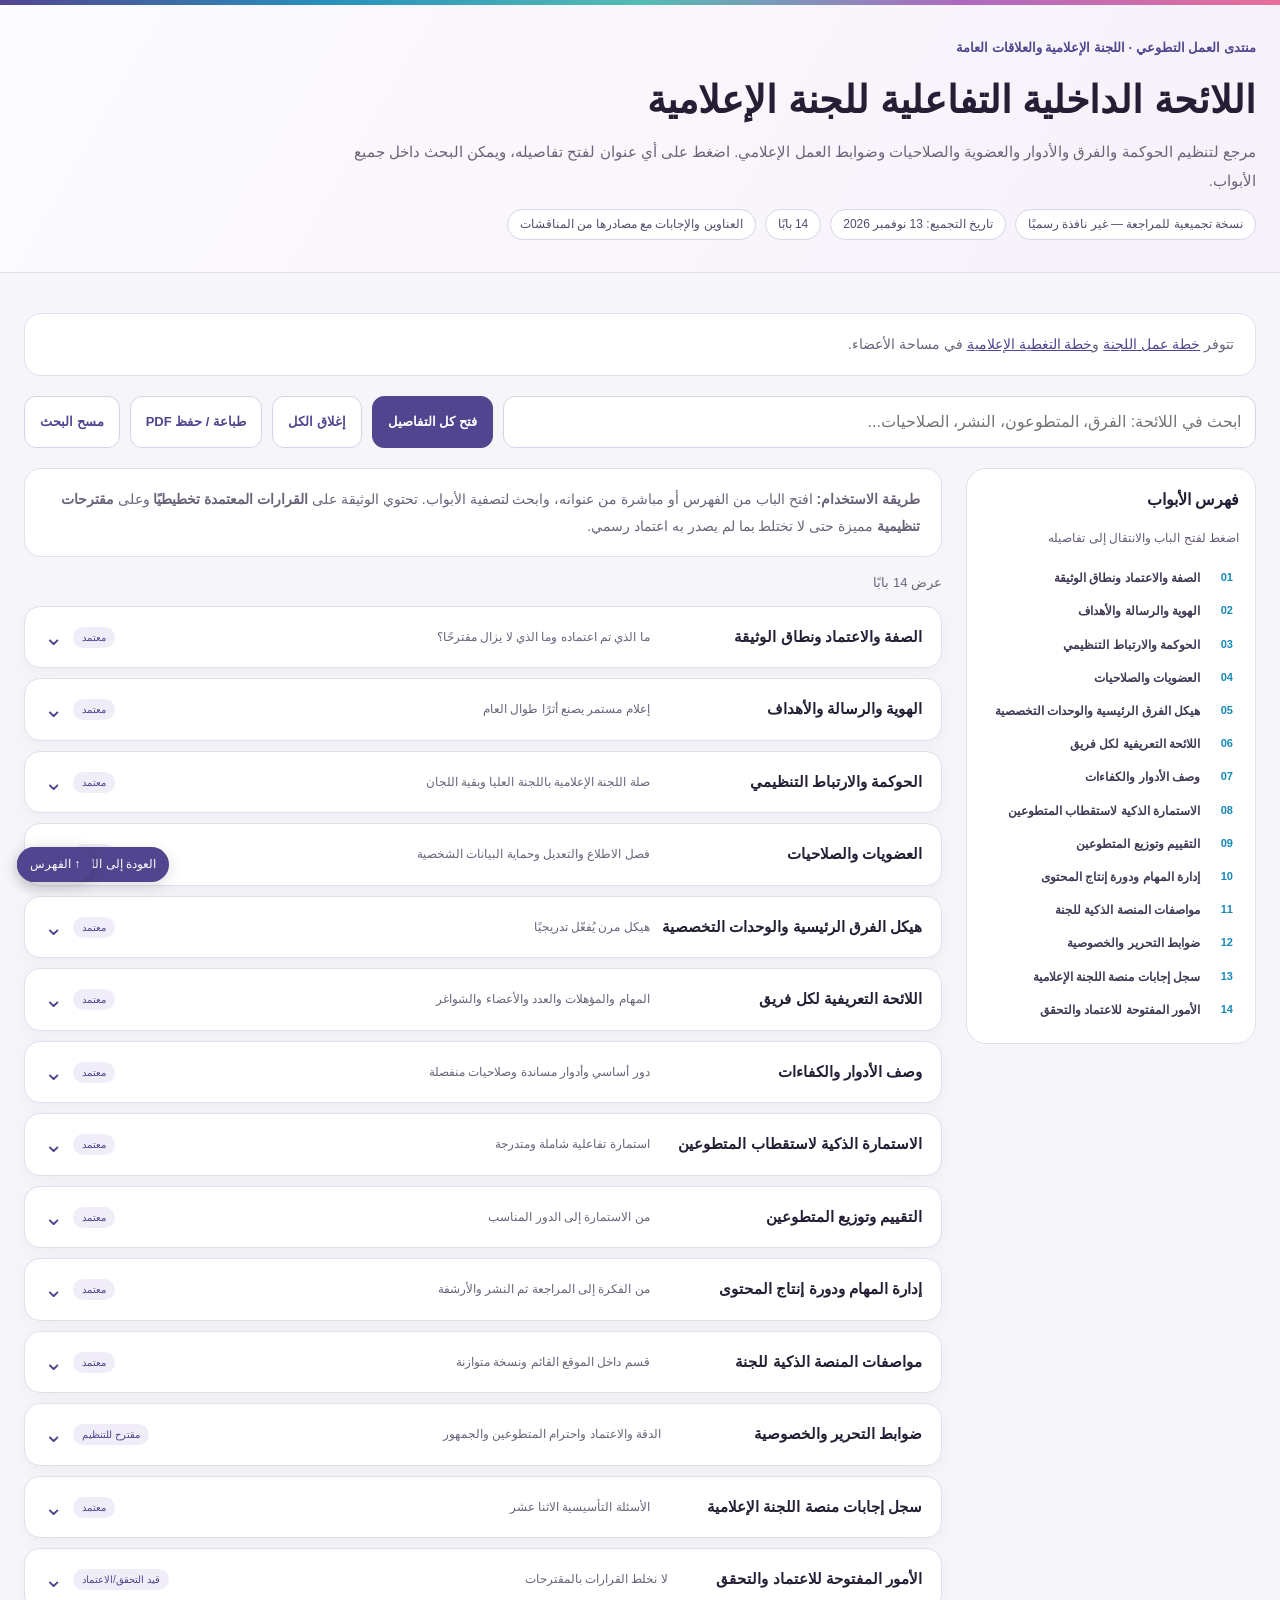
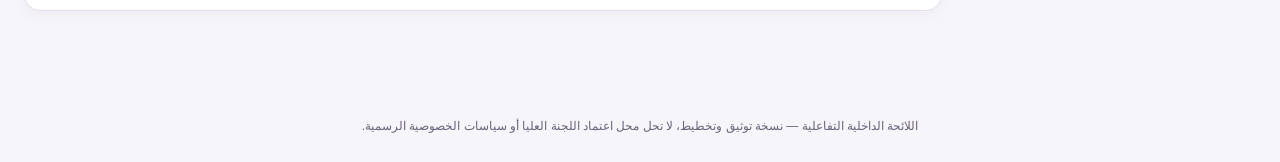
==== commit 8bc79487: "Keep governance and policy in the committee bylaws" ====
--- a/media-bylaws.html
+++ b/media-bylaws.html
@@ -5,8 +5,8 @@
 *{box-sizing:border-box}html{scroll-behavior:smooth}body{font-family:Tahoma,Arial,"Segoe UI",sans-serif;background:var(--bg);color:var(--ink);margin:0;line-height:1.9}a{color:var(--indigo)}header{background:linear-gradient(120deg,#fcfbfe,#f6f1fa);border-bottom:1px solid var(--line);padding:36px 24px 32px;position:relative;overflow:hidden}header:before{content:"";position:absolute;inset:0 0 auto;height:5px;background:var(--grad)}.wrap{max-width:1280px;margin:auto}.overline{color:var(--indigo);font-size:13px;font-weight:bold}h1{font-size:clamp(24px,3vw,39px);line-height:1.5;margin:10px 0}.subtitle{max-width:950px;color:var(--sub);margin:0 0 14px;font-size:15px}.pills{display:flex;gap:9px;flex-wrap:wrap}.pill{border-radius:100px;border:1px solid #dad4e5;background:#fff;padding:3px 12px;font-size:12px;color:#554b6b}.toolbar{display:flex;flex-wrap:wrap;gap:10px;margin:20px 0}button{font:inherit;cursor:pointer;border:1px solid #d9d2e7;background:#fff;color:var(--indigo);padding:8px 15px;border-radius:12px;font-size:13px;font-weight:bold}button.primary{background:var(--indigo);color:white;border-color:var(--indigo)}button:hover,.navlink:hover{filter:brightness(.97)}.search{flex:1;min-width:220px;border:1px solid #d9d2e7;border-radius:12px;padding:10px 14px;font:inherit;background:white}main{padding:26px 24px 70px}.layout{display:grid;grid-template-columns:290px minmax(0,1fr);gap:24px;align-items:start}aside{position:sticky;top:16px;border:1px solid var(--line);border-radius:20px;background:var(--paper);padding:16px;max-height:calc(100vh - 32px);overflow:auto}aside h2{font-size:16px;margin:0 0 10px}.navlink{display:flex;align-items:flex-start;gap:9px;text-decoration:none;font-size:12px;border-radius:10px;padding:7px 6px;line-height:1.6;color:#423955}.navlink span{color:var(--cyan);font-weight:bold;font-size:11px;min-width:24px}.navlink.current{background:#f0edf8}.intro{border:1px solid var(--line);padding:17px 21px;border-radius:17px;background:#fff;margin-bottom:14px;color:var(--sub);font-size:14px}.chapter{margin-bottom:10px;background:white;border:1px solid var(--line);border-radius:16px;overflow:hidden;scroll-margin-top:18px;box-shadow:0 5px 16px rgba(55,35,90,.035)}.chapter[open]{border-color:#c8bedf;box-shadow:0 7px 23px rgba(55,35,90,.065)}summary{cursor:pointer;list-style:none;display:flex;gap:10px;align-items:center;flex-wrap:wrap;padding:16px 19px}summary::-webkit-details-marker{display:none}.chapter-title{font-size:15px;font-weight:bold;flex:1;min-width:165px}.chapter-info{font-size:12px;color:var(--sub);flex:2;min-width:180px}.category{background:#f0edf8;border-radius:60px;padding:1px 9px;font-size:10px;color:var(--indigo);white-space:nowrap}.chev{color:var(--indigo);font-size:23px;line-height:1;transition:transform .15s}details[open] .chev{transform:rotate(180deg)}.chapter-body{border-top:1px solid var(--line);padding:19px 24px 13px;font-size:14px}h3{font-size:15px;color:#3e3575;margin:18px 0 8px}ul,ol{padding-right:25px}li{margin:4px 0}table{width:100%;border-collapse:collapse;margin:12px 0 18px;font-size:12.5px}th,td{padding:9px 10px;border:1px solid var(--line);vertical-align:top;text-align:right}th{background:#f2eff8;color:#443c6c}.notice{background:#f4f5fb;border-right:4px solid var(--cyan);padding:11px 15px;margin:14px 0;border-radius:8px}.chips{display:inline-block;background:#eeeafa;margin:3px;padding:2px 9px;border-radius:9px;font-size:12px}.pipeline{padding:12px 15px;background:#f1f9f9;color:#245c68;border-radius:10px;font-weight:bold}.chapter-foot{border-top:1px dashed var(--line);display:flex;justify-content:space-between;align-items:center;padding-top:12px;margin-top:19px;gap:10px;flex-wrap:wrap}.chapter-foot a{font-size:12px;text-decoration:none}.chapter-foot button{padding:4px 10px;font-size:11px}.count{color:var(--sub);font-size:13px;margin:0 0 10px}footer{color:var(--sub);font-size:12px;text-align:center;padding:24px}.hidden-match{display:none!important}.tagline{font-size:12px;color:#665b77}.toplink{font-size:12px;text-decoration:none;color:#fff;background:var(--indigo);position:fixed;left:17px;bottom:18px;padding:6px 13px;border-radius:100px;box-shadow:0 4px 15px #0002}.empty{display:none;background:#fff;padding:30px;border-radius:15px;color:var(--sub)}
 @media(max-width:860px){.layout{grid-template-columns:1fr}aside{position:static;max-height:none}aside .links{display:grid;grid-template-columns:repeat(2,minmax(0,1fr))}}@media(max-width:580px){main,header{padding-left:13px;padding-right:13px}aside .links{grid-template-columns:1fr}.chapter-info{flex:1 1 100%;order:4}.chapter-body{padding:15px 14px}summary{padding:14px}table{display:block;overflow-x:auto;white-space:normal}.toolbar button{font-size:12px}}
 @media print{header{padding:12px 0}body{background:#fff;font-size:11pt}main{padding:0}aside,.toolbar,.toplink,.chapter-foot,footer{display:none!important}.layout{display:block}.chapter{break-inside:avoid;border:0;border-bottom:1px solid #bbb;box-shadow:none;border-radius:0}summary{padding:9px 0}.chapter-body{display:block!important;border:0;padding:0 0 12px}.category,.chev{display:none}h1{font-size:22pt}.chapter-info{display:none}}
-</style></head><body><header><div class="wrap" id="toc"><div class="overline">منتدى العمل التطوعي · اللجنة الإعلامية والعلاقات العامة</div><a class="toplink" href="./?section=media-committee">العودة إلى اللجنة الإعلامية</a><h1>اللائحة الداخلية التفاعلية للجنة الإعلامية</h1><p class="subtitle">مرجع يجمع الخطة الإعلامية والفرق والأدوار والعضوية والاستمارة الذكية والمهام وتقويم النشر وسجل الإجابات التخطيطية. اضغط على أي عنوان لفتح تفاصيله، ويمكن البحث داخل جميع الأبواب.</p><div class="pills"><span class="pill">نسخة تجميعية للمراجعة — غير نافذة رسميًا</span><span class="pill">تاريخ التجميع: 13 نوفمبر 2026</span><span class="pill">25 بابًا</span><span class="pill">العناوين والإجابات مع مصادرها من المناقشات</span></div></div></header>
-<main class="wrap"><div class="toolbar"><input class="search" id="search" type="search" placeholder="ابحث في اللائحة: الفرق، المتطوعون، النشر، الصلاحيات..." aria-label="البحث في اللائحة"><button class="primary" id="open-all">فتح كل التفاصيل</button><button id="close-all">إغلاق الكل</button><button id="print">طباعة / حفظ PDF</button><button id="clear">مسح البحث</button></div><div class="layout"><aside><h2>فهرس الأبواب</h2><p class="tagline">اضغط لفتح الباب والانتقال إلى تفاصيله</p><div class="links"><a class="navlink" href="#status" data-target="status"><span>01</span><b>الصفة والاعتماد ونطاق الوثيقة</b></a>
+</style></head><body><header><div class="wrap" id="toc"><div class="overline">منتدى العمل التطوعي · اللجنة الإعلامية والعلاقات العامة</div><a class="toplink" href="./?section=media-committee">العودة إلى اللجنة الإعلامية</a><h1>اللائحة الداخلية التفاعلية للجنة الإعلامية</h1><p class="subtitle">مرجع لتنظيم الحوكمة والفرق والأدوار والعضوية والصلاحيات وضوابط العمل الإعلامي. اضغط على أي عنوان لفتح تفاصيله، ويمكن البحث داخل جميع الأبواب.</p><div class="pills"><span class="pill">نسخة تجميعية للمراجعة — غير نافذة رسميًا</span><span class="pill">تاريخ التجميع: 13 نوفمبر 2026</span><span class="pill">14 بابًا</span><span class="pill">العناوين والإجابات مع مصادرها من المناقشات</span></div></div></header>
+<main class="wrap"><p class="intro">تتوفر <a href="./?section=media-committee&amp;view=workPlan">خطة عمل اللجنة</a> و<a href="./?section=media-committee&amp;view=coveragePlan">خطة التغطية الإعلامية</a> في مساحة الأعضاء.</p><div class="toolbar"><input class="search" id="search" type="search" placeholder="ابحث في اللائحة: الفرق، المتطوعون، النشر، الصلاحيات..." aria-label="البحث في اللائحة"><button class="primary" id="open-all">فتح كل التفاصيل</button><button id="close-all">إغلاق الكل</button><button id="print">طباعة / حفظ PDF</button><button id="clear">مسح البحث</button></div><div class="layout"><aside><h2>فهرس الأبواب</h2><p class="tagline">اضغط لفتح الباب والانتقال إلى تفاصيله</p><div class="links"><a class="navlink" href="#status" data-target="status"><span>01</span><b>الصفة والاعتماد ونطاق الوثيقة</b></a>
 <a class="navlink" href="#identity" data-target="identity"><span>02</span><b>الهوية والرسالة والأهداف</b></a>
 <a class="navlink" href="#governance" data-target="governance"><span>03</span><b>الحوكمة والارتباط التنظيمي</b></a>
 <a class="navlink" href="#permissions" data-target="permissions"><span>04</span><b>العضويات والصلاحيات</b></a>
@@ -16,21 +16,10 @@
 <a class="navlink" href="#recruitment" data-target="recruitment"><span>08</span><b>الاستمارة الذكية لاستقطاب المتطوعين</b></a>
 <a class="navlink" href="#assessment" data-target="assessment"><span>09</span><b>التقييم وتوزيع المتطوعين</b></a>
 <a class="navlink" href="#workflow" data-target="workflow"><span>10</span><b>إدارة المهام ودورة إنتاج المحتوى</b></a>
-<a class="navlink" href="#calendar" data-target="calendar"><span>11</span><b>تقويم النشر والوتيرة المرحلية</b></a>
-<a class="navlink" href="#editorial" data-target="editorial"><span>12</span><b>أولويات المحتوى والتحرير</b></a>
-<a class="navlink" href="#speakers" data-target="speakers"><span>13</span><b>حزم المتحدثين السبعة</b></a>
-<a class="navlink" href="#honorees" data-target="honorees"><span>14</span><b>سلسلة الشخصيات المكرّمة</b></a>
-<a class="navlink" href="#volunteers" data-target="volunteers"><span>15</span><b>سلسلة الكوادر والمتطوعين</b></a>
-<a class="navlink" href="#voiceover" data-target="voiceover"><span>16</span><b>التقارير الصوتية والتعاون مع فلاح جعفر</b></a>
-<a class="navlink" href="#channels" data-target="channels"><span>17</span><b>منصات النشر والتوزيع</b></a>
-<a class="navlink" href="#webplatform" data-target="webplatform"><span>18</span><b>مواصفات المنصة الذكية للجنة</b></a>
-<a class="navlink" href="#records" data-target="records"><span>19</span><b>المهام والتقارير والتوثيق</b></a>
-<a class="navlink" href="#implementation" data-target="implementation"><span>20</span><b>التنفيذ المرحلي والتسليم</b></a>
-<a class="navlink" href="#conduct" data-target="conduct"><span>21</span><b>ضوابط التحرير والخصوصية</b></a>
-<a class="navlink" href="#decisions-media" data-target="decisions-media"><span>22</span><b>سجل إجابات تأسيس الخطة الإعلامية</b></a>
-<a class="navlink" href="#decisions-web" data-target="decisions-web"><span>23</span><b>سجل إجابات منصة اللجنة الإعلامية</b></a>
-<a class="navlink" href="#decisions-voice" data-target="decisions-voice"><span>24</span><b>سجل قرارات التقارير الصوتية</b></a>
-<a class="navlink" href="#open" data-target="open"><span>25</span><b>الأمور المفتوحة للاعتماد والتحقق</b></a></div></aside><div><div class="intro"><strong>طريقة الاستخدام:</strong> افتح الباب من الفهرس أو مباشرة من عنوانه، وابحث لتصفية الأبواب. تحتوي الوثيقة على <strong>القرارات المعتمدة تخطيطيًا</strong> وعلى <strong>مقترحات تنظيمية</strong> مميزة حتى لا تختلط بما لم يصدر به اعتماد رسمي.</div><p class="count" id="count">عرض 25 بابًا</p><div class="empty" id="empty">لا توجد أبواب مطابقة للبحث الحالي.</div><details class="chapter" id="status" data-title="الصفة والاعتماد ونطاق الوثيقة" data-search="الصفة والاعتماد ونطاق الوثيقة ما الذي تم اعتماده وما الذي لا يزال مقترحًا؟"><summary><span class="chapter-title">الصفة والاعتماد ونطاق الوثيقة</span><span class="chapter-info">ما الذي تم اعتماده وما الذي لا يزال مقترحًا؟</span><span class="category">معتمد</span><span class="chev">⌄</span></summary><div class="chapter-body">
+<a class="navlink" href="#webplatform" data-target="webplatform"><span>11</span><b>مواصفات المنصة الذكية للجنة</b></a>
+<a class="navlink" href="#conduct" data-target="conduct"><span>12</span><b>ضوابط التحرير والخصوصية</b></a>
+<a class="navlink" href="#decisions-web" data-target="decisions-web"><span>13</span><b>سجل إجابات منصة اللجنة الإعلامية</b></a>
+<a class="navlink" href="#open" data-target="open"><span>14</span><b>الأمور المفتوحة للاعتماد والتحقق</b></a></div></aside><div><div class="intro"><strong>طريقة الاستخدام:</strong> افتح الباب من الفهرس أو مباشرة من عنوانه، وابحث لتصفية الأبواب. تحتوي الوثيقة على <strong>القرارات المعتمدة تخطيطيًا</strong> وعلى <strong>مقترحات تنظيمية</strong> مميزة حتى لا تختلط بما لم يصدر به اعتماد رسمي.</div><p class="count" id="count">عرض 14 بابًا</p><div class="empty" id="empty">لا توجد أبواب مطابقة للبحث الحالي.</div><details class="chapter" id="status" data-title="الصفة والاعتماد ونطاق الوثيقة" data-search="الصفة والاعتماد ونطاق الوثيقة ما الذي تم اعتماده وما الذي لا يزال مقترحًا؟"><summary><span class="chapter-title">الصفة والاعتماد ونطاق الوثيقة</span><span class="chapter-info">ما الذي تم اعتماده وما الذي لا يزال مقترحًا؟</span><span class="category">معتمد</span><span class="chev">⌄</span></summary><div class="chapter-body">
 <p>هذه <strong>مسودة لائحة داخلية تشغيلية</strong> تجمع اختيارات ومناقشات إعداد الخطة الإعلامية ومنصة اللجنة حتى 13 نوفمبر 2026، تمهيدًا لمراجعتها من المخولين واعتمادها رسميًا. اعتماد الإجابات هنا يعني اعتماد التوجه التخطيطي من صاحب المشروع، ولا يعني صدور قرار إداري من اللجنة العليا.</p>
 <div class="notice"><strong>التصنيفات المستخدمة:</strong> «معتمد تخطيطيًا» للقرارات التي اختيرت صراحة؛ «مقترح للتنظيم» للتفاصيل التي أوصينا بها ولم يصدر اعتماد مستقل بشأنها؛ «قيد التحقق» للحالة التقنية أو الأسماء أو الصلاحيات التي تحتاج تأكيدًا من مصدرها.</div>
 <p><strong>النطاق:</strong> إدارة الإعلام والفرق والمتطوعين وإنتاج المحتوى والعضوية والصلاحيات داخل المنصة الذكية للمنتدى. <strong>خارج النطاق:</strong> دراسة وغربلة توصيات المنتدى وتنفيذها (دردشة مستقلة)، والتفاصيل التدريبية (مسار مستقل).</p>
@@ -88,70 +77,25 @@
 <p>يُسجّل لكل مهمة: العنوان، وصف الناتج المطلوب، الفريق، المسؤول، المساهمون، الأولوية، الموعد النهائي، الحالة، روابط المواد، المراجع والمُعتمد.</p>
 <p><strong>ضابط أساسي:</strong> إنهاء المهمة ليس اعتمادًا تلقائيًا للنشر. ولا يُرسل المحتوى النهائي إلى الجمهور قبل موافقة المخوّل.</p>
 <div class="chapter-foot"><a href="#toc">العودة إلى الفهرس ↑</a><button class="copy-sec" data-copy="workflow" type="button">نسخ رابط الباب</button></div></div></details>
-<details class="chapter" id="calendar" data-title="تقويم النشر والوتيرة المرحلية" data-search="تقويم النشر والوتيرة المرحلية خطة مكثفة ثم نشر مستدام متعدد المنصات"><summary><span class="chapter-title">تقويم النشر والوتيرة المرحلية</span><span class="chapter-info">خطة مكثفة ثم نشر مستدام متعدد المنصات</span><span class="category">معتمد</span><span class="chev">⌄</span></summary><div class="chapter-body">
-<p><strong>المبدأ المعتمد:</strong> جدول مرحلي متدرج. تبدأ مرحلة توثيق مكثفة مقترحة بمعدل 4–5 منشورات أسبوعيًا بحسب جاهزية المواد، ثم تنتقل الخطة إلى 3 منشورات أساسية أسبوعيًا، مع مستجدات إضافية عند الحاجة ودون تجميد الجدول.</p>
-<p><strong>التقويم الذكي:</strong> يرتبط بالمهمة وحالتها والملف والمنصة والموعد والمسؤول؛ ويظهر أسبوعيًا وشهريًا. تُضاف التنبيهات والجدولة المتقدمة لاحقًا.</p>
-<p>تُسجل لكل مادة عملية نشر مستقلة على إنستغرام أو يوتيوب أو واتساب أو صفحة الويب، مع رابط النسخة المنشورة وملاحظات الأداء.</p>
-<div class="notice">لا يتحول عدد المنشورات إلى هدف بمعزل عن الجودة؛ المستجدات المهمة قد تستدعي إعادة جدولة المواد المعرفية.</div>
-<div class="chapter-foot"><a href="#toc">العودة إلى الفهرس ↑</a><button class="copy-sec" data-copy="calendar" type="button">نسخ رابط الباب</button></div></div></details>
-<details class="chapter" id="editorial" data-title="أولويات المحتوى والتحرير" data-search="أولويات المحتوى والتحرير ماذا ننشر بعد المنتدى؟"><summary><span class="chapter-title">أولويات المحتوى والتحرير</span><span class="chapter-info">ماذا ننشر بعد المنتدى؟</span><span class="category">معتمد</span><span class="chev">⌄</span></summary><div class="chapter-body">
-<ol><li>تقرير شامل عن المنتدى وحضور الجهات والشخصيات الرسمية.</li><li>تقرير مدقق عن كلمة وزير التنمية الاجتماعية مع مقاطع أصلية من الكلمة.</li><li>سلسلة مستقلة للمكرّمين «شخصيات صنعت الأثر» مع أولوية مبكرة.</li><li>حزم إعلامية للمتحدثين السبعة موزعة أسبوعيًا دون حجب بقية الأخبار.</li><li>لقاءات وقصص الكوادر والمتطوعات والمتطوعين «خلف نجاح المنتدى».</li><li>الفعاليات والورش والشراكات والمستجدات والتقدم الموثق لمشروع «أثَر».</li><li>نشر أخبار التوصيات بعد اعتمادها، دون الدخول في دراستها أو قرارات تنفيذها.</li></ol>
-<p>خطة الشهر المكثف <strong>تُدار تحريريًا بحسب الأهمية وجاهزية المواد</strong>، وليست مجرد تسلسل زمني حرفي لبرنامج الحفل.</p>
-<div class="chapter-foot"><a href="#toc">العودة إلى الفهرس ↑</a><button class="copy-sec" data-copy="editorial" type="button">نسخ رابط الباب</button></div></div></details>
-<details class="chapter" id="speakers" data-title="حزم المتحدثين السبعة" data-search="حزم المتحدثين السبعة ملف متكامل لكل متحدث ومراجعة قبل النشر"><summary><span class="chapter-title">حزم المتحدثين السبعة</span><span class="chapter-info">ملف متكامل لكل متحدث ومراجعة قبل النشر</span><span class="category">معتمد</span><span class="chev">⌄</span></summary><div class="chapter-body">
-<p><strong>القرار المعتمد:</strong> حزمة لكل متحدث تُجهز تدريجيًا، وينشر جزء معرفي أسبوعيًا متى توفرت المادة المعتمدة.</p>
-<ul><li>الفيديو الكامل لكلمته أو ورقته على يوتيوب.</li><li>ريلز صوتي 60–90 ثانية يلخص أبرز الأفكار.</li><li>كاروسل بأهم النقاط.</li><li>ملخص معرفي وملف الورقة أو العرض المعتمد.</li><li>أسئلة الجمهور وإجابات المتحدث عند توفرها واعتمادها.</li><li>صفحة ويب تجمع المواد وروابطها.</li></ul>
-<p><strong>المتحدثون:</strong> أحمد يوسف طاهر، أحمد العلوي، بدر الغريفي، صفية القاري، عباس الخاطر، عقيل خلف، محمد إبراهيم آل طوق.</p>
-<p>عند نشر مادة تتضمن عرضًا أو تفسيرًا لورقة المتحدث، تُتاح له مراجعتها بحسب التنسيق المعتمد؛ ولا تُنسب إليه معلومة أو توصية غير موثقة.</p>
-<div class="chapter-foot"><a href="#toc">العودة إلى الفهرس ↑</a><button class="copy-sec" data-copy="speakers" type="button">نسخ رابط الباب</button></div></div></details>
-<details class="chapter" id="honorees" data-title="سلسلة الشخصيات المكرّمة" data-search="سلسلة الشخصيات المكرّمة شخصيات صنعت الأثر"><summary><span class="chapter-title">سلسلة الشخصيات المكرّمة</span><span class="chapter-info">شخصيات صنعت الأثر</span><span class="category">معتمد</span><span class="chev">⌄</span></summary><div class="chapter-body">
-<p><strong>القرار المعتمد:</strong> لكل شخصية مكرّمة تقرير مستقل مبكر، مدته المستهدفة 60–90 ثانية، يبرز إسهامها ويجمع بين التعليق الصوتي ولقطات التكريم والمواد الأرشيفية المتاحة.</p>
-<p>يمكن توظيف المقطع الأصلي من تقديم عريف الحفل للشخصية، مع التحقق من الصوت والمشهد وتوفر المادة. وتُصمم صفحة أو سجل مرتبط بالشخصية داخل الأرشيف، كلما توفرت بيانات موثقة.</p>
-<p>يجب الفصل تحريريًا بين <strong>المكرمين رسميًا في المنتدى</strong> وبين شخصيات تطوعية ملهمة يُسلَّط عليها الضوء لاحقًا.</p>
-<div class="chapter-foot"><a href="#toc">العودة إلى الفهرس ↑</a><button class="copy-sec" data-copy="honorees" type="button">نسخ رابط الباب</button></div></div></details>
-<details class="chapter" id="volunteers" data-title="سلسلة الكوادر والمتطوعين" data-search="سلسلة الكوادر والمتطوعين خلف نجاح المنتدى"><summary><span class="chapter-title">سلسلة الكوادر والمتطوعين</span><span class="chapter-info">خلف نجاح المنتدى</span><span class="category">معتمد</span><span class="chev">⌄</span></summary><div class="chapter-body">
-<p>اعتمدت <strong>سلسلة متنوعة تجمع الأساليب</strong>: لقاءات فردية، تقارير جماعية للفرق، شهادات مصورة عن بعد، وتعليق صوتي فوق الصور واللقطات.</p>
-<p>تركز القصص على الدور الذي أداه المتطوع، والمواقف والتحديات وكيف تم التعامل معها، والمهارات التي اكتسبها، لا على كلمات الشكر وحدها.</p>
-<p>تشمل فرق الاستقبال والتنظيم والتغطيات الإعلامية والتصوير والنشر والتقنية وغيرها عند توفر الأشخاص والمواد والموافقات.</p>
-<div class="chapter-foot"><a href="#toc">العودة إلى الفهرس ↑</a><button class="copy-sec" data-copy="volunteers" type="button">نسخ رابط الباب</button></div></div></details>
-<details class="chapter" id="voiceover" data-title="التقارير الصوتية والتعاون مع فلاح جعفر" data-search="التقارير الصوتية والتعاون مع فلاح جعفر صيغة ريلز خبرية إنسانية وليس موسيقى فقط"><summary><span class="chapter-title">التقارير الصوتية والتعاون مع فلاح جعفر</span><span class="chapter-info">صيغة ريلز خبرية إنسانية وليس موسيقى فقط</span><span class="category">معتمد</span><span class="chev">⌄</span></summary><div class="chapter-body">
-<p><strong>الرؤية المعتمدة:</strong> تطوير ريلز قصيرة (نحو 60–90 ثانية) تجمع مشاهد حقيقية وتعليقًا صوتيًا يحمل المعلومات داخل الفيديو، بدل الاتكال على الموسيقى والكابشن المطوّل.</p>
-<p><strong>النبرة:</strong> مزيج متوازن حسب نوع التقرير؛ رسمية/خبرية للكلمات، وثائقية للقصص، حيوية للإنجازات وإنسانية للمتطوعين.</p>
-<p><strong>مصادر المادة:</strong> فيديو المنتدى الأصلي، مواد الجمعيات، صور معتمدة، مقابلات جديدة، أصوات الحفل الأصلية والكلمات المسجلة، وفق التوثيق والموافقة.</p>
-<p><strong>التعاون المقترح:</strong> دعوة الأستاذ <strong>فلاح جعفر منصور</strong> — عريف الحفل — ليكون صوت السلسلة. نعرض عليه الرؤية ونطلب موافقته ورأيه في آلية العمل والمقابل إن وُجد، ثم نبدأ بتجربة تقرير واحد، ونجمع النصوص لاحقًا في دفعات مع ترك حرية طريقة التسجيل له.</p>
-<div class="notice"><strong>الحالة:</strong> التعاون مع فلاح <strong>مقترح ودعوة</strong>، ولم تثبت في هذه المحادثة موافقته النهائية. إذا تم الاتفاق، يظهر اسمه في نهاية كل فيديو يشارك بصوته، دون اعتبار نسبة التعريف به بديلًا تلقائيًا عن الأجر.</div>
-<div class="chapter-foot"><a href="#toc">العودة إلى الفهرس ↑</a><button class="copy-sec" data-copy="voiceover" type="button">نسخ رابط الباب</button></div></div></details>
-<details class="chapter" id="channels" data-title="منصات النشر والتوزيع" data-search="منصات النشر والتوزيع نشر مركزي وتوزيع عبر الجمعيات والويب"><summary><span class="chapter-title">منصات النشر والتوزيع</span><span class="chapter-info">نشر مركزي وتوزيع عبر الجمعيات والويب</span><span class="category">معتمد</span><span class="chev">⌄</span></summary><div class="chapter-body">
-<p><strong>القرار المعتمد:</strong> إعلام المنتدى مصدر المحتوى المركزي، وتشارك الجمعيات في توزيعه، مع اعتبار <strong>الصفحة الذكية للويب</strong> أرشيفًا معرفيًا مستدامًا.</p>
-<table><thead><tr><th>القناة</th><th>وظيفتها</th></tr></thead><tbody><tr><td>إنستغرام</td><td>ريلز، كاروسلات، ستوريات وتفاعل الجمهور</td></tr><tr><td>يوتيوب</td><td>الفيديو الكامل ومقاطع Shorts</td></tr><tr><td>واتساب</td><td>تنبيه وتوزيع ملخصات وروابط المحتوى</td></tr><tr><td>الصفحة الذكية</td><td>الأرشيف والأخبار وملفات المتحدثين وروابط المواد</td></tr><tr><td>حسابات الجمعيات</td><td>إعادة النشر والتعاون في وصول الرسالة للجمهور</td></tr></tbody></table>
-<p>تُعدّل الصيغة بحسب القناة؛ لا يلزم نسخ النص والصورة حرفيًا في جميع المنصات.</p>
-<div class="chapter-foot"><a href="#toc">العودة إلى الفهرس ↑</a><button class="copy-sec" data-copy="channels" type="button">نسخ رابط الباب</button></div></div></details>
+
+
+
+
+
+
+
 <details class="chapter" id="webplatform" data-title="مواصفات المنصة الذكية للجنة" data-search="مواصفات المنصة الذكية للجنة قسم داخل الموقع القائم ونسخة متوازنة"><summary><span class="chapter-title">مواصفات المنصة الذكية للجنة</span><span class="chapter-info">قسم داخل الموقع القائم ونسخة متوازنة</span><span class="category">معتمد</span><span class="chev">⌄</span></summary><div class="chapter-body">
 <p><strong>القرار المعتمد:</strong> تطوير قسم اللجنة الإعلامية داخل <a href="https://volunteerforumbh-source.github.io/volunteer-forum-dashboard/" target="_blank" rel="noopener">المنصة الذكية للمنتدى</a>، دون إنشاء موقع جديد، مع الاستفادة من نظام العضوية الموجود قبل التوسع.</p>
 <ul><li>لوحة موحدة تتغير بياناتها وعملياتها بحسب العضوية والصلاحيات.</li><li>صفحات الفرق والوحدات، الأعضاء والكفاءات، التطوع والتقييم، المهام والإنتاج، تقويم النشر، الأرشيف، التقارير والإعدادات.</li><li>النسخة 1.0 متوازنة: فرق وأعضاء وأدوار ومهام وتقويم واستمارة انضمام أساسية؛ ثم إضافة الذكاء والتقارير المتقدمة.</li><li>تدريج التنفيذ بعد فحص الشفرة وقواعد أمان قاعدة البيانات، مع عدم إلغاء وظائف العضوية الحالية أو بياناتها.</li></ul>
 <p><strong>ما تحقق بالفحص الأولي:</strong> المستودع العام يستخدم GitHub Pages، ويتضمن قسم <code>media-committee</code> وتكامل Firebase Authentication وCloud Firestore وأدوارًا أولية للعضوية. <strong>لم تُختبر</strong> من هذا التقرير صلاحيات Firestore الفعلية أو حالات تسجيل الدخول الحقيقية.</p>
 <p><a href="https://github.com/volunteerforumbh-source/volunteer-forum-dashboard" target="_blank" rel="noopener">مستودع المشروع</a></p>
 <div class="chapter-foot"><a href="#toc">العودة إلى الفهرس ↑</a><button class="copy-sec" data-copy="webplatform" type="button">نسخ رابط الباب</button></div></div></details>
-<details class="chapter" id="records" data-title="المهام والتقارير والتوثيق" data-search="المهام والتقارير والتوثيق سجل تشغيل يمكن الرجوع إليه"><summary><span class="chapter-title">المهام والتقارير والتوثيق</span><span class="chapter-info">سجل تشغيل يمكن الرجوع إليه</span><span class="category">معتمد</span><span class="chev">⌄</span></summary><div class="chapter-body">
-<p>يحتفظ النظام بمرجع موحد لكل مادة إعلامية: الفكرة، النص، الصور أو الفيديو الخام، نسخ المونتاج، الاعتماد، تاريخ النشر، رابط المنشور النهائي، والأرشيف.</p>
-<p>التقارير المقترحة لعمل الإدارة: عدد المهام بحسب الحالة، ونسبة الالتزام بالمواعيد، ومعدل جاهزية المحتوى، والطاقة التشغيلية، واحتياجات الكوادر، وتغطية الأنشطة، دون كشف بيانات شخصية غير لازمة.</p>
-<p>المراجعة الداخلية الدورية ينبغي أن تركز على التحسين الفعلي وتحسين المعايير وتوثيق الدروس، لا مقارنة المتطوعين بصورة علنية أو نشر تقييماتهم.</p>
-<div class="chapter-foot"><a href="#toc">العودة إلى الفهرس ↑</a><button class="copy-sec" data-copy="records" type="button">نسخ رابط الباب</button></div></div></details>
-<details class="chapter" id="implementation" data-title="التنفيذ المرحلي والتسليم" data-search="التنفيذ المرحلي والتسليم نظام يبدأ صغيرًا ثم يتوسع"><summary><span class="chapter-title">التنفيذ المرحلي والتسليم</span><span class="chapter-info">نظام يبدأ صغيرًا ثم يتوسع</span><span class="category">معتمد</span><span class="chev">⌄</span></summary><div class="chapter-body">
-<h3>مرحلة التأسيس — الشهر الأول</h3><p>يقود صاحب المشروع والفريق الحالي الإعداد والنشر الفعلي وإنشاء القوالب وجمع الملفات وتوثيق طريقة العمل.</p>
-<h3>الإصدار التشغيلي الأول</h3><p>تفعيل نظام الفرق والأعضاء والمهام والتقويم والاستمارة الأساسية، مع الحفاظ على العضوية القائمة.</p>
-<h3>مرحلة إشراك المتطوعين</h3><p>توزيع المسؤوليات بعد التقييم العملي وفق المهارات والتفرغ؛ مع نقل المعرفة تدريجيًا وتقليل الاعتماد على فرد واحد.</p>
-<h3>التوسع المتقدم</h3><p>ترشيح ذكي للأدوار، إشعارات، تقارير، اعتمادات متعددة، وربط أوسع للملفات والخدمات عند توفر الحاجة والموارد.</p>
-<div class="notice">لا تُنشر تعديلات تقنية مؤثرة أو ترحيل لبيانات الإنتاج قبل مراجعة الأمان والتجربة على نسخة منفصلة والموافقة من المخوّل.</div>
-<div class="chapter-foot"><a href="#toc">العودة إلى الفهرس ↑</a><button class="copy-sec" data-copy="implementation" type="button">نسخ رابط الباب</button></div></div></details>
+
+
 <details class="chapter" id="conduct" data-title="ضوابط التحرير والخصوصية" data-search="ضوابط التحرير والخصوصية الدقة والاعتماد واحترام المتطوعين والجمهور"><summary><span class="chapter-title">ضوابط التحرير والخصوصية</span><span class="chapter-info">الدقة والاعتماد واحترام المتطوعين والجمهور</span><span class="category">مقترح للتنظيم</span><span class="chev">⌄</span></summary><div class="chapter-body">
 <ul><li>الدقة في اقتباس الكلمات الرسمية والتصريحات وعدم نسبة مواد لم تُعتمد لأصحابها.</li><li>التمييز بين «توصية مطروحة» و«مبادرة قيد التنفيذ» و«إنجاز موثق».</li><li>احترام حقوق استخدام الصور والفيديوهات والموافقة على المقابلات.</li><li>عدم نشر بيانات الأعضاء أو تقييمات المتطوعين أو أرقامهم الشخصية خارج نطاق التصريح.</li><li>اعتماد المحتوى قبل النشر وحفظ النسخ النهائية وروابطها.</li><li>الاعتراف بمساهمة الفرق والمتطوعين بصورة عادلة دون افتراض أن جميعهم يوافقون على النشر.</li><li>إتاحة تصحيح الأخطاء وتوثيق التعديل عند نشر معلومة غير دقيقة.</li></ul>
 <div class="chapter-foot"><a href="#toc">العودة إلى الفهرس ↑</a><button class="copy-sec" data-copy="conduct" type="button">نسخ رابط الباب</button></div></div></details>
-<details class="chapter" id="decisions-media" data-title="سجل إجابات تأسيس الخطة الإعلامية" data-search="سجل إجابات تأسيس الخطة الإعلامية القرارات التي اختيرت سؤالًا بسؤال"><summary><span class="chapter-title">سجل إجابات تأسيس الخطة الإعلامية</span><span class="chapter-info">القرارات التي اختيرت سؤالًا بسؤال</span><span class="category">معتمد</span><span class="chev">⌄</span></summary><div class="chapter-body">
-<table><thead><tr><th>السؤال</th><th>الإجابة المعتمدة</th></tr></thead><tbody>
-<tr><td>1</td><td>منصة إعلامية متكاملة ومستدامة</td></tr><tr><td>2</td><td>3 منشورات أساسية مع مرونة للمستجدات</td></tr><tr><td>3</td><td>خطة تحريرية تجمع الأولويات، مع التركيز على كلمة الوزير ولقاءات المتطوعين</td></tr><tr><td>4</td><td>سلسلة متنوعة تجمع أساليب المقابلات مع الكوادر</td></tr><tr><td>5</td><td>نشر مركزي مع توزيع عبر الجمعيات وإضافة الصفحة الذكية</td></tr><tr><td>6</td><td>منصة ويب متكاملة بجميع الأقسام، تُنفذ تدريجيًا</td></tr><tr><td>7</td><td>الحزم المتكاملة للمتحدثين مع التوزيع الأسبوعي</td></tr><tr><td>8</td><td>سلسلة تكريم مستقلة مع أولوية النشر المبكر</td></tr><tr><td>9</td><td>منظومة إعلامية للتوصيات والأثر؛ فُصلت دراسة التوصيات في دردشة أخرى</td></tr><tr><td>10</td><td>منظومة إنتاج مشتركة ومتكاملة، يبدأ تأسيسها بالفريق الحالي ويتوسع المتطوعون بعد نحو شهر</td></tr><tr><td>11</td><td>البدء بنظام بسيط ثم تطويره</td></tr><tr><td>12</td><td>جدول نشر مرحلي متدرج وإضافة فكرة صفحة اللجنة الإعلامية</td></tr><tr><td>13</td><td>هيكل متكامل يُفعّل تدريجيًا</td></tr><tr><td>14</td><td>نظام تأهيل وتوزيع مرحلي مع استمارة مبدئية وتحليل ملاءمة الأدوار</td></tr><tr><td>15</td><td>استمارة تفاعلية شاملة ومتدرجة</td></tr></tbody></table>
-<p>طُرح التدريب في السؤال السادس عشر ضمن الخطة الإعلامية، ثم خُصص له مسار مستقل؛ لذلك لا نعدّ إجابته قرارًا معتمدًا في هذا السجل.</p>
-<div class="chapter-foot"><a href="#toc">العودة إلى الفهرس ↑</a><button class="copy-sec" data-copy="decisions-media" type="button">نسخ رابط الباب</button></div></div></details>
+
 <details class="chapter" id="decisions-web" data-title="سجل إجابات منصة اللجنة الإعلامية" data-search="سجل إجابات منصة اللجنة الإعلامية الأسئلة التأسيسية الاثنا عشر"><summary><span class="chapter-title">سجل إجابات منصة اللجنة الإعلامية</span><span class="chapter-info">الأسئلة التأسيسية الاثنا عشر</span><span class="category">معتمد</span><span class="chev">⌄</span></summary><div class="chapter-body">
 <table><thead><tr><th>السؤال</th><th>الإجابة المعتمدة</th></tr></thead><tbody>
 <tr><td>1</td><td>قسم داخل المنصة الذكية للمنتدى، مع عضويات للجان واطلاع اللجنة العليا على أعمال الجميع</td></tr>
@@ -168,26 +112,14 @@
 <tr><td>12</td><td>نسخة أولى متوازنة ثم توسع تدريجي</td></tr>
 </tbody></table>
 <div class="chapter-foot"><a href="#toc">العودة إلى الفهرس ↑</a><button class="copy-sec" data-copy="decisions-web" type="button">نسخ رابط الباب</button></div></div></details>
-<details class="chapter" id="decisions-voice" data-title="سجل قرارات التقارير الصوتية" data-search="سجل قرارات التقارير الصوتية مخرجات تخطيط سلسلة الريلز والتعاون المقترح"><summary><span class="chapter-title">سجل قرارات التقارير الصوتية</span><span class="chapter-info">مخرجات تخطيط سلسلة الريلز والتعاون المقترح</span><span class="category">معتمد</span><span class="chev">⌄</span></summary><div class="chapter-body">
-<table><thead><tr><th>المحور</th><th>الاتجاه المعتمد</th></tr></thead><tbody>
-<tr><td>الغاية</td><td>سلسلة إعلامية متكاملة؛ السرد الصوتي داخل الفيديو لا الاكتفاء بموسيقى وكابشن مطول</td></tr>
-<tr><td>النبرة</td><td>مزيج متوازن حسب التقرير</td></tr>
-<tr><td>الموضوعات</td><td>جميع الأنواع: المنتدى، المتحدثون، التوصيات، المتطوعون، التكريم، الأنشطة</td></tr>
-<tr><td>الترتيب</td><td>خطة مرحلية؛ تقرير عام ثم موضوعات ثم المستجدات</td></tr>
-<tr><td>المصادر</td><td>الجمع بين التسجيلات الأصلية ومواد الجمعيات والصور والمقابلات</td></tr>
-<tr><td>الصوت الأصلي</td><td>مزيج مرن من الراوي ومقتطفات المتحدثين والعريف والأجواء</td></tr>
-<tr><td>الراوي المقترح</td><td>معلق واحد؛ دعوة فلاح جعفر منصور، دون افتراض موافقته</td></tr>
-<tr><td>الدعوة</td><td>تقدير ورؤية وتجربة وتعاون مستمر محتمل وذكر الاسم في الفيديوهات التي يشارك فيها</td></tr>
-<tr><td>التسجيل</td><td>إعداد مجموعة نصوص وترك حرية الطريقة والوقت للمعلق</td></tr>
-<tr><td>البداية</td><td>تجربة واحدة ثم دفعات مرنة</td></tr>
-<tr><td>الأسلوب</td><td>مزيج من الودية والمهنية والإلهام</td></tr>
-<tr><td>الختام</td><td>طلب رأيه وموافقته وطريقته المناسبة وتوضيح مسألة الأجر بلباقة</td></tr>
-</tbody></table>
-<div class="chapter-foot"><a href="#toc">العودة إلى الفهرس ↑</a><button class="copy-sec" data-copy="decisions-voice" type="button">نسخ رابط الباب</button></div></div></details>
+
 <details class="chapter" id="open" data-title="الأمور المفتوحة للاعتماد والتحقق" data-search="الأمور المفتوحة للاعتماد والتحقق لا نخلط القرارات بالمقترحات"><summary><span class="chapter-title">الأمور المفتوحة للاعتماد والتحقق</span><span class="chapter-info">لا نخلط القرارات بالمقترحات</span><span class="category">قيد التحقق/الاعتماد</span><span class="chev">⌄</span></summary><div class="chapter-body">
 <ul><li>اعتماد لائحة اللجنة رسميًا من الجهات المخولة، وتاريخ نفاذها وآلية تعديلها.</li><li>إقرار التشكيل النهائي للفرق وقادتها وأعدادها المستهدفة.</li><li>اعتماد مصفوفة الصلاحيات التفصيلية ومن يجيز النشر والعضويات.</li><li>تحديد معايير رقمية عادلة لقياس المهارات بعد الاختبارات.</li><li>مراجعة اتفاق التعاون الصوتي مع فلاح جعفر قبل وصفه بأنه متعاقد أو معتمد.</li><li>فحص قواعد Firestore وأمان النظام الحالي واختبار الصلاحيات الحقيقية.</li><li>تحديد إجراءات الاحتفاظ ببيانات المتطوعين وحذفها والتعامل مع طلبات الوصول والتصحيح.</li><li>اعتماد سياسة استخدام صور ومقابلات الأشخاص ومساهمات الجمعيات.</li></ul>
 <div class="chapter-foot"><a href="#toc">العودة إلى الفهرس ↑</a><button class="copy-sec" data-copy="open" type="button">نسخ رابط الباب</button></div></div></details></div></div></main><a class="toplink" href="#toc">↑ الفهرس</a><footer>اللائحة الداخلية التفاعلية — نسخة توثيق وتخطيط، لا تحل محل اعتماد اللجنة العليا أو سياسات الخصوصية الرسمية.</footer>
 <script>
+const movedChapters = new Map([["calendar", "workPlan"], ["editorial", "workPlan"], ["speakers", "workPlan"], ["honorees", "workPlan"], ["volunteers", "workPlan"], ["channels", "workPlan"], ["records", "workPlan"], ["implementation", "workPlan"], ["decisions-media", "workPlan"], ["voiceover", "coveragePlan"], ["decisions-voice", "coveragePlan"]]);
+const target = movedChapters.get(location.hash.slice(1));
+if (target) location.replace("./?section=media-committee&view=" + target + location.hash);
 const chapters=[...document.querySelectorAll('details.chapter')], nav=[...document.querySelectorAll('.navlink')], search=document.getElementById('search');
 function normalize(s){return (s||'').normalize('NFKD').replace(/[ً-ٟ]/g,'').replace(/أ|إ|آ/g,'ا').replace(/ى/g,'ي').toLowerCase();}
 function filter(){const q=normalize(search.value.trim());let n=0;chapters.forEach(ch=>{const ok=!q||normalize(ch.textContent).includes(q);ch.classList.toggle('hidden-match',!ok);if(ok)n++;});nav.forEach(link=>link.classList.toggle('hidden-match',!document.getElementById(link.dataset.target)||document.getElementById(link.dataset.target).classList.contains('hidden-match')));document.getElementById('count').textContent=`عرض ${n} من ${chapters.length} بابًا`;document.getElementById('empty').style.display=n?'none':'block';}
